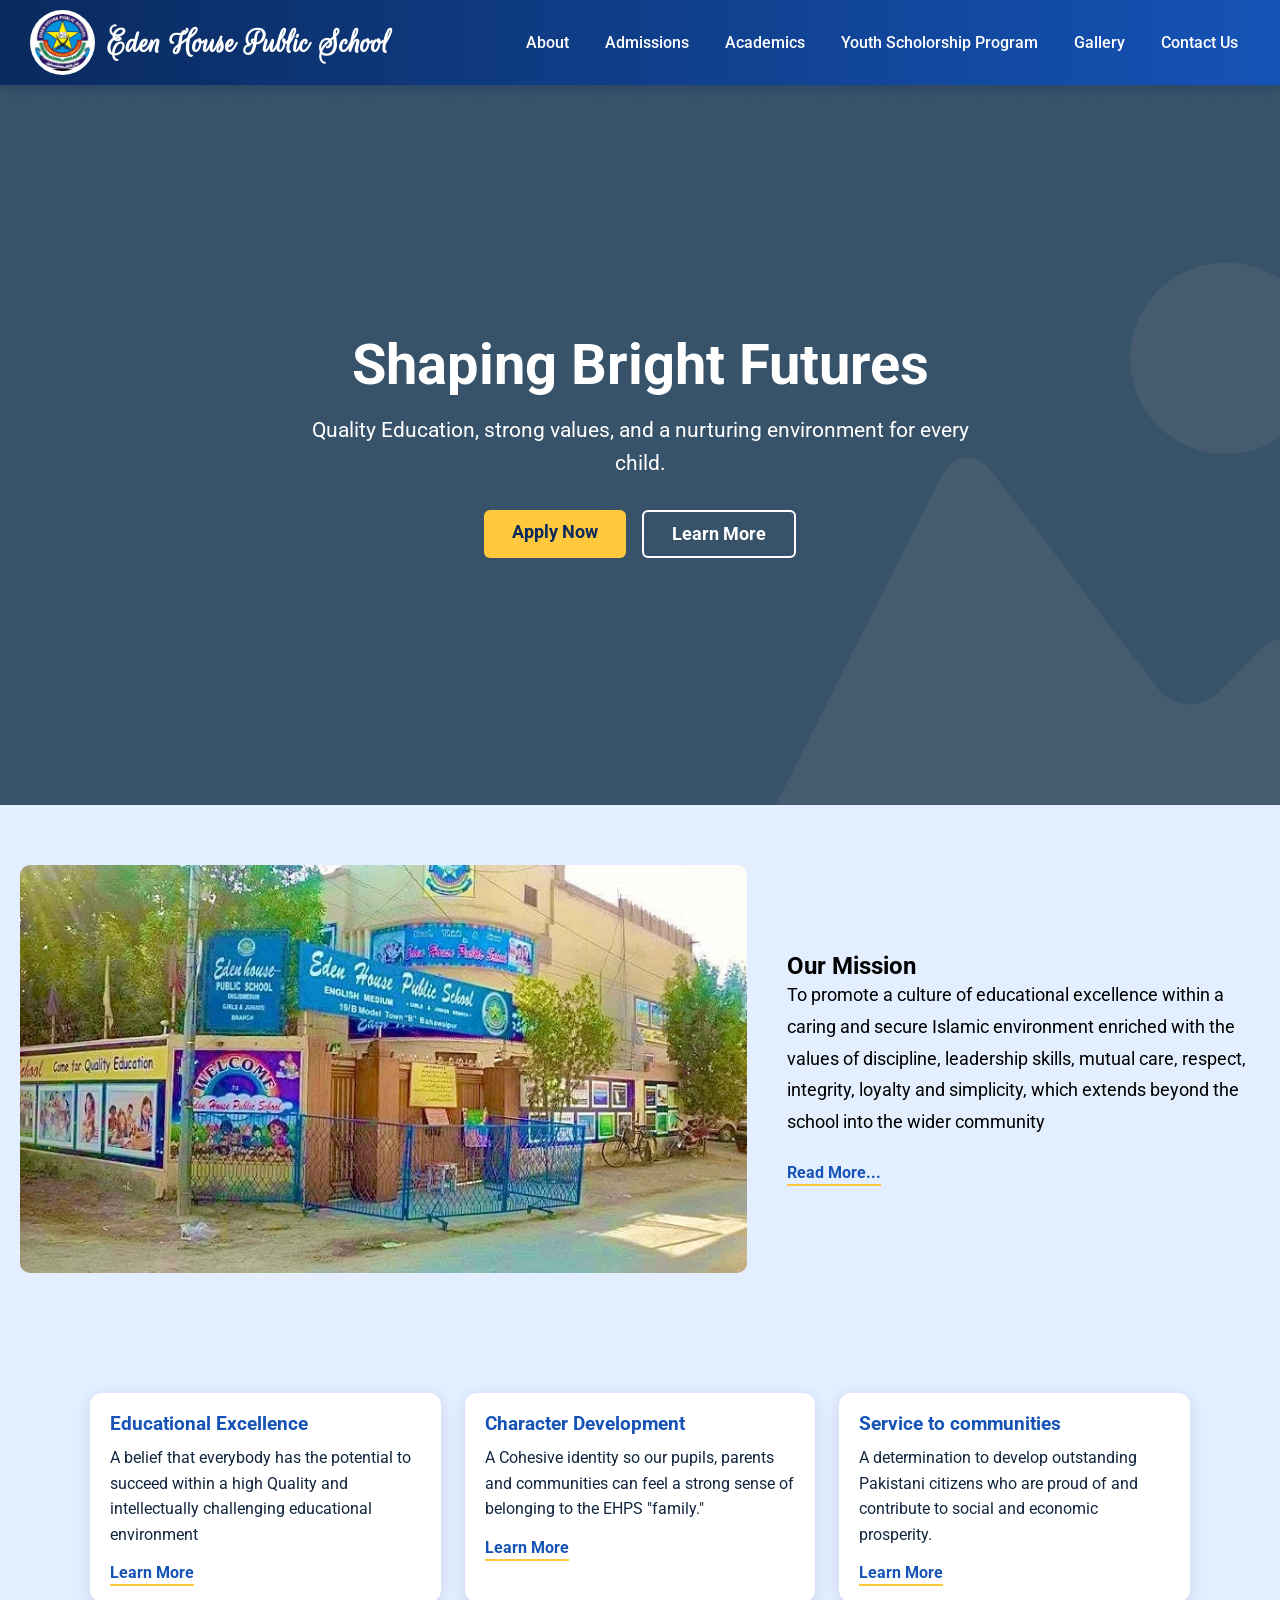
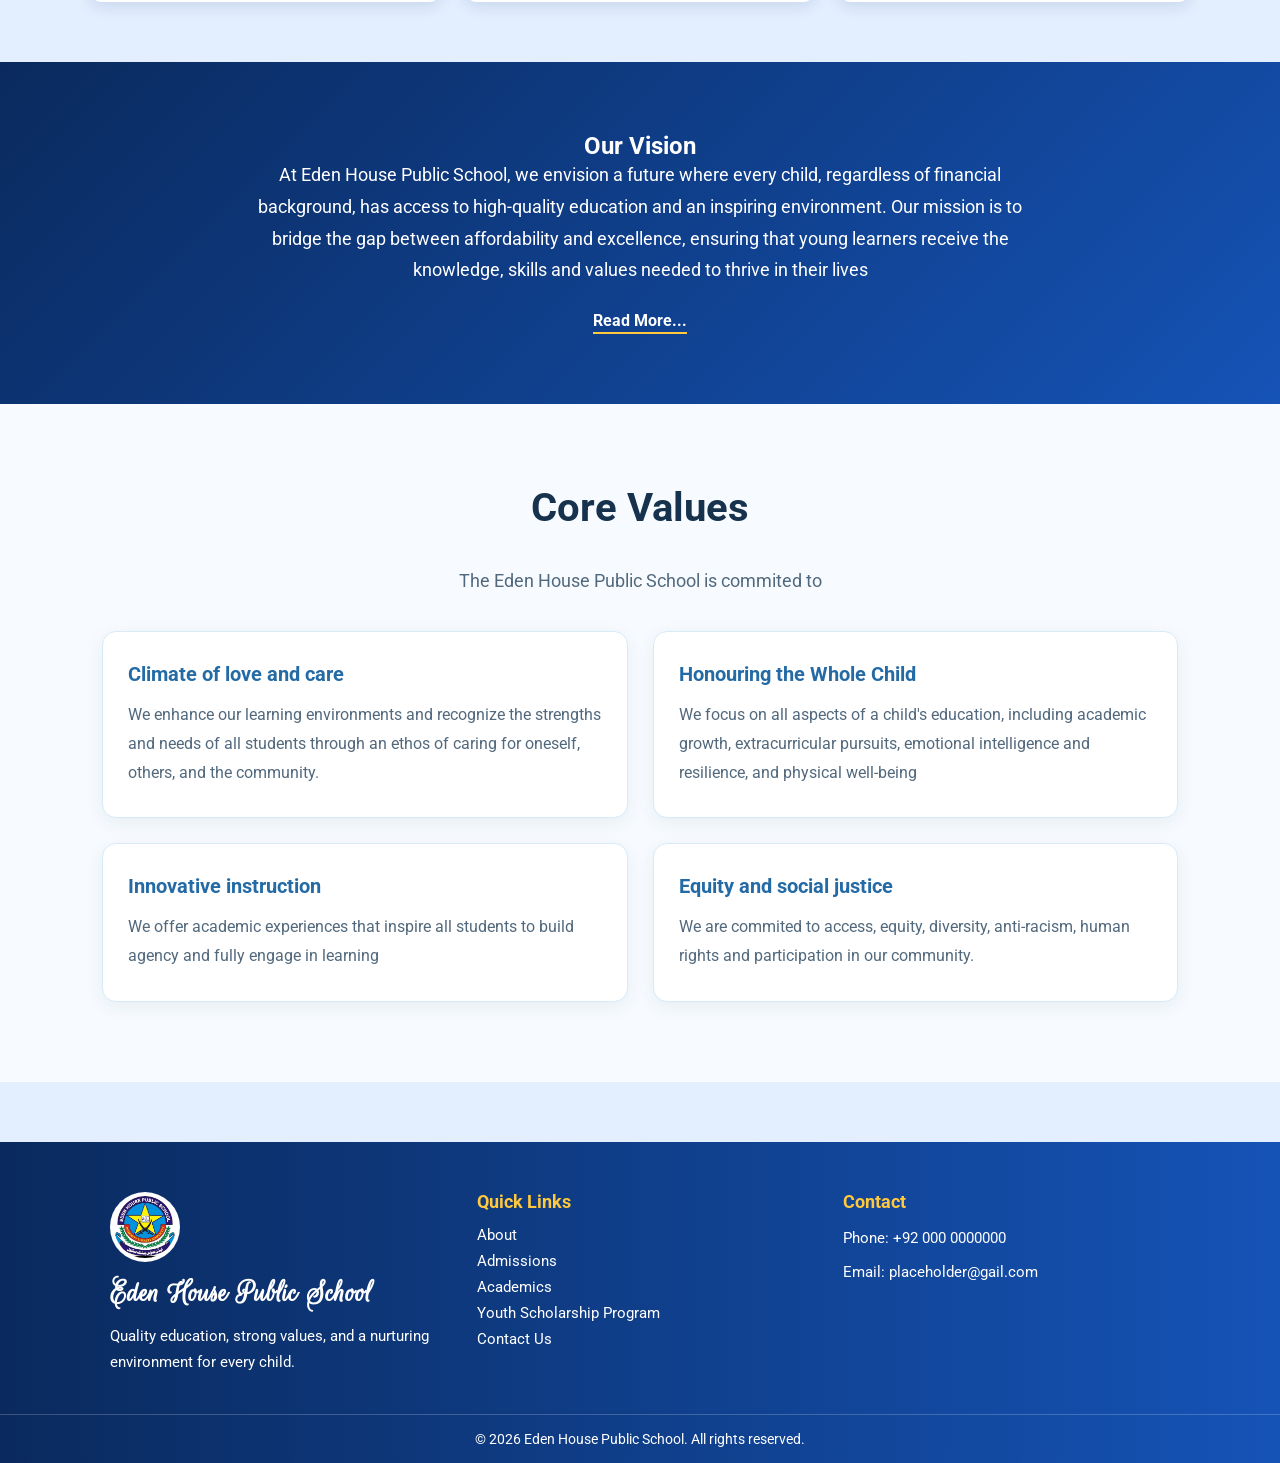
==== index.html @ c357d54f "created a school-web draft" ====
<!DOCTYPE html>
<html>
    <head>
         <meta charset="UTF-8">
         <meta name="viewport" content="width=device-width, initial-scale=1.0">
        <title>Eden House Public School</title>
        <link rel="preconnect" href="https://fonts.googleapis.com">
        <link rel="preconnect" href="https://fonts.gstatic.com" crossorigin>
        <link href="https://fonts.googleapis.com/css2?family=M+PLUS+U:wght@100..900&family=Monsieur+La+Doulaise&family=Roboto:ital,wght@0,100..900;1,100..900&family=Rouge+Script&display=swap" rel="stylesheet">
        <link rel="stylesheet" href="style.css">

    </head>
    <body>
         <header>
                <nav class="navbar">
                    <a href="#home" class="branding">
                        <img src="logo.jpg" alt="school-logo">
                        <h2>Eden House Public School</h2>
                    </a>
                    <div class="nav-links">
                        <a href="#about">About</a>
                        <a href="#admissions">Admissions</a>
                        <a href="#academics">Academics</a>
                        <a href="#scholarship">Youth Scholorship Program</a>
                        <a href="#gallery">Gallery</a>
                        <a href="#contacts">Contact Us</a>
                    </div>
                    
                </nav>
            </header>
        <main>

           <section class="hero-section">
                <div class="hero-content">
                   <h1>Shaping Bright Futures</h1>
                   <p>Quality Education, strong values, and a nurturing environment for every child.</p> 
                   <div class="hero-buttons">
                         <a href="#admissions" class="btn btn-primary">Apply Now</a>
                         <a href="#about" class="btn btn-secondary">Learn More</a>
                   </div>
                </div>
           </section>

           <section class="mission">
                <div class="mission-content">
                    <img src="school.jpg" alt="school-image">
                    <div class="mission-text">
                         <h1>Our Mission</h1>
                         <p>To promote a culture of educational excellence within a caring and secure Islamic environment enriched with the values of discipline, leadership skills, mutual care, respect, integrity, loyalty and simplicity, which extends beyond the school into the wider community</p>
                         <a href="#about">Read More...</a>
                    </div>
                   
                </div>
           </section>
           <section class="academics" id="academics">
            <div class="cards">
                <div class="card">
                    <div class="card-body">
                        <h3>Educational Excellence</h3>
                        <p>A belief that everybody has the potential to succeed within a high Quality and intellectually challenging educational environment</p>
                        <a href="#admissions">Learn More</a>
                    </div>
                </div>


                 <div class="card">
                    <div class="card-body">
                        <h3>Character Development</h3>
                        <p>A Cohesive identity so our pupils, parents and communities can feel a strong sense of belonging to the EHPS "family."</p>
                        <a href="#admissions">Learn More</a>
                    </div>
                </div>

                <div class="card">
                    <div class="card-body">
                        <h3>Service to communities</h3>
                        <p>A determination to develop outstanding Pakistani citizens who are proud of and contribute to social and economic prosperity.</p>
                        <a href="#admissions">Learn More</a>
                    </div>
                </div>

            </div>
           </section>

           <section class="vision-section">
            <div class="vision-content">
                <h1>Our Vision</h1>
                <p>At Eden House Public School, we envision a future where every child, regardless of financial background, has access to high-quality education and an inspiring environment. Our mission is to bridge the gap between affordability and excellence, ensuring that young learners receive the knowledge, skills and values needed to thrive in their lives</p>
                <a href="#about">Read More...</a>
            </div>
           </section>

           <section class="core-values">
            <h1>Core Values</h1>
            <p>The Eden House Public School is commited to</p>
            <div class="core-value">
                <h2>Climate of love and care</h1>
                <p>We enhance our learning environments and recognize the strengths and needs of all students through an ethos of caring for oneself, others, and the community.</p>
            </div>
            <div class="core-value">
                <h2>Honouring the Whole Child</h1>
                <p>We focus on all aspects of a child's education, including academic growth, extracurricular pursuits, emotional intelligence and resilience, and physical well-being</p>
            </div>
            <div class="core-value">
                <h2>Innovative instruction</h1>
                <p>We offer academic experiences that inspire all students to build agency and fully engage in learning</p>
            </div>
            <div class="core-value">
                <h2>Equity and social justice</h1>
                <p>We are commited to access, equity, diversity, anti-racism, human rights and participation in our community.</p>
            </div>
           </section>
        </main>
        <footer class="footer">
        <div class="footer-content">
            <div class="footer-col">
                <img src="logo.jpg" alt="">
                <h3>Eden House Public School</h3>
                <p>Quality education, strong values, and a nurturing environment for every child.</p>
            </div>

            <div class="footer-col">
                <h4>Quick Links</h4>
                <a href="#about">About</a>
                <a href="#admissions">Admissions</a>
                <a href="#academics">Academics</a>
                <a href="#scholarship">Youth Scholarship Program</a>
                <a href="#contacts">Contact Us</a>
            </div>

            <div class="footer-col" id="contacts">
                <h4>Contact</h4>
                <p>Phone: +92 000 0000000</p>
                <p>Email: placeholder@gail.com</p>
            </div>
        </div>

        <div class="footer-bottom">
            <p>&copy; 2026 Eden House Public School. All rights reserved.</p>
        </div>
    </footer>
    </body>
</html>
---- style.css ----
:root {
    --navy: #0A2A5E;
    --royal: #1553B6;
    --bright: #2F80ED;
    --pale: #E3EEFF;
    --gold: #FFC83D;
    --text: #12263F;
}

* {
    margin: 0;
    padding: 0;
    box-sizing: border-box;
}

body {
    background-color: var(--pale);
    color: var(--text);
    font-family: "Roboto", sans-serif;
}

/* ---------- Header / Navbar ---------- */
header {
    background: linear-gradient(90deg, var(--navy), var(--royal));
    position: sticky;
    top: 0;
    z-index: 100;
    box-shadow: 0 2px 10px rgba(10, 42, 94, 0.3);
}

.navbar {
    display: flex;
    align-items: center;
    justify-content: space-between;
    gap: 24px;
    padding: 10px 30px;
}

.branding {
    display: flex;
    align-items: center;
    gap: 12px;
    text-decoration: none;
    color: white;
    flex-shrink: 0;
}

.branding img {
    height: 65px;
    width: 65px;
    object-fit: contain;
    border-radius: 50%;
    background-color: white;
    padding: 4px;
}

.branding h2 {
    font-family: "Rouge Script", cursive;
    font-size: 2.2rem;
}

.nav-links {
    display: flex;
    align-items: center;
    gap: 12px;
}

.nav-links a {
    text-decoration: none;
    color: white;
    font-size: 1rem;
    font-weight: 500;
    white-space: nowrap;
    padding: 8px 12px;
    transition: 0.2s ease;
}

.nav-links a:hover {
    color: var(--gold);
    transform: translateX(4px);
}

/* ---------- Hero ---------- */
.hero-section {
    min-height: 80vh;
    display: flex;
    align-items: center;
    justify-content: center;
    text-align: center;
    padding: 40px 20px;
    background-image: linear-gradient(rgba(0, 0, 0, 0.5), rgba(0, 0, 0, 0.5)),
                      url("placeholder.png");
    background-size: cover;
    background-position: center;
}

.hero-content {
    max-width: 700px;
    color: white;
}

.hero-content h1 {
    font-size: 3.5rem;
    margin-bottom: 16px;
}

.hero-content p {
    font-size: 1.3rem;
    line-height: 1.6;
    margin-bottom: 30px;
}

.hero-buttons {
    display: flex;
    justify-content: center;
    gap: 16px;
    flex-wrap: wrap;
}

/* ---------- Buttons ---------- */
.btn {
    padding: 12px 28px;
    border-radius: 6px;
    text-decoration: none;
    font-weight: bold;
    font-size: 1.1rem;
    transition: 0.2s ease;
}

.btn-primary {
    background-color: var(--gold);
    color: var(--navy);
}

.btn-primary:hover {
    background-color: white;
}

.btn-secondary {
    border: 2px solid white;
    color: white;
}

.btn-secondary:hover {
    background-color: white;
    color: var(--royal);
}

/* ---------- Mobile ---------- */
@media (max-width: 600px) {
    .hero-content h1 {
        font-size: 2.2rem;
    }
}

/* ---------- Mission ---------- */
.mission {
    padding: 60px 20px;
}

.mission-content {
    max-width: 1300px;
    margin: 0 auto;
    display: flex;
    flex-wrap: wrap;        /* stacks on small screens automatically */
    align-items: center;    /* vertically centers text next to the image */
    gap: 40px;
    color: black;
}

.mission-content img {
    flex: 2 1 420px;        /* grow, shrink, and wrap below 320px */
    min-width: 0;
    width: 100%;
    height: auto;           /* shows the whole image, no cropping */
    border-radius: 10px;
}

.mission-text {
    flex: 1 1 320px;
}

.mission-text h2 {
    color: black;
    font-size: 2.4rem;
    margin-bottom: 16px;
}

.mission-text p {
    font-size: 1.1rem;
    line-height: 1.8;
    margin-bottom: 24px;
    color: black;
}

.mission-text a {
    display: inline-block;
    color: var(--royal);
    font-weight: bold;
    text-decoration: none;
    border-bottom: 2px solid var(--gold);
    padding-bottom: 2px;
    transition: 0.2s ease;
}

.mission-text a:hover {
    color: var(--navy);
    border-bottom-color: var(--navy);
}
/* ---------- Footer ---------- */
.footer {
    background: linear-gradient(90deg, var(--navy), var(--royal));
    color: white;
    margin-top: 60px;
}

.footer-content {
    max-width: 1100px;
    margin: 0 auto;
    padding: 50px 20px 30px;
    display: flex;
    flex-wrap: wrap;          /* stacks on small screens, no media query needed */
    gap: 40px;
    justify-content: space-between;
}

.footer-col {
    flex: 1 1 220px;
}

.footer-col h3 {
    font-family: "Rouge Script", cursive;
    font-size: 2rem;
    margin-bottom: 12px;
}

.footer-col h4 {
    font-size: 1.1rem;
    margin-bottom: 14px;
    color: var(--gold);
}

.footer-col p {
    line-height: 1.7;
    margin-bottom: 8px;
    font-size: 0.95rem;
}

.footer-col a {
    display: block;
    color: white;
    text-decoration: none;
    margin-bottom: 8px;
    font-size: 0.95rem;
    transition: 0.2s ease;
}

.footer-col a:hover {
    color: var(--gold);
    padding-left: 4px;
}

.footer-bottom {
    border-top: 1px solid rgba(255, 255, 255, 0.2);
    text-align: center;
    padding: 16px 20px;
    font-size: 0.85rem;
}

.footer-col img {
    display: block;
    height: 70px;
    width: 70px;
    object-fit: contain;
    margin-bottom: 12px;
    background-color: white;
    border-radius: 50%;
    padding: 4px;
}

/* ---------- Academics / Cards ---------- */
.academics {
    padding: 60px 20px;
}

.section-title {
    text-align: center;
    color: var(--royal);
    font-size: 2.4rem;
    margin-bottom: 10px;
}

.section-subtitle {
    text-align: center;
    max-width: 600px;
    margin: 0 auto 40px;
    line-height: 1.6;
}

.cards {
    max-width: 1100px;
    margin: 0 auto;
    display: grid;
    grid-template-columns: repeat(auto-fit, minmax(280px, 1fr));
    gap: 24px;
}

.card {
    background-color: white;
    border-radius: 12px;
    overflow: hidden;            /* clips the image to the rounded corners */
    box-shadow: 0 4px 16px rgba(10, 42, 94, 0.12);
    transition: 0.25s ease;
}

.card:hover {
    transform: translateY(-6px);
    box-shadow: 0 10px 24px rgba(10, 42, 94, 0.2);
}

.card img {
    width: 100%;
    height: 200px;
    object-fit: cover;           /* all card images end up the same size */
    display: block;
}

.card-body {
    padding: 20px;
}

.card-body h3 {
    color: var(--royal);
    margin-bottom: 10px;
}

.card-body p {
    line-height: 1.6;
    margin-bottom: 16px;
}

.card-body a {
    color: var(--royal);
    font-weight: bold;
    text-decoration: none;
    border-bottom: 2px solid var(--gold);
    padding-bottom: 2px;
    transition: 0.2s ease;
}

.card-body a:hover {
    color: var(--navy);
    border-bottom-color: var(--navy);
}

/* ---------- Vision ---------- */
.vision-section {
    background: linear-gradient(135deg, var(--navy), var(--royal));
    padding: 70px 20px;
}

.vision-content {
    max-width: 800px;
    margin: 0 auto;
    text-align: center;
    color: white;
}

.vision-content h2 {
    font-size: 2.4rem;
    margin-bottom: 16px;
    color: var(--gold);
}

.vision-content p {
    font-size: 1.1rem;
    line-height: 1.8;
    margin-bottom: 24px;
}

.vision-content a {
    display: inline-block;
    color: white;
    font-weight: bold;
    text-decoration: none;
    border-bottom: 2px solid var(--gold);
    padding-bottom: 2px;
    transition: 0.2s ease;
}

.vision-content a:hover {
    color: var(--gold);
}

/* ---------- Core Values Section ---------- */

.core-values {
    padding: 80px 8%;
    background-color: #F7FBFF;
    font-family: "Roboto", sans-serif;
    text-align: center;
}

/* Main heading */
.core-values > h1 {
    font-family: "Roboto", sans-serif;
    font-size: 2.5rem;
    color: #17324D;
    margin-bottom: 15px;
}

/* Intro paragraph */
.core-values > p {
    font-size: 1.1rem;
    color: #52697D;
    margin-bottom: 45px;
}

/* Individual value cards */
.core-value {
    background-color: #FFFFFF;
    padding: 30px 25px;
    border: 1px solid #D8EAF8;
    border-radius: 14px;
    box-shadow: 0 5px 18px rgba(23, 50, 77, 0.07);
    text-align: left;
    transition: transform 0.25s ease, box-shadow 0.25s ease;
}

/* Value headings */
.core-value h2 {
    font-family: "Roboto", sans-serif;
    font-size: 1.25rem;
    color: #246BA6;
    margin-bottom: 15px;
}

/* Value descriptions */
.core-value p {
    font-size: 1rem;
    line-height: 1.8;
    color: #52697D;
}

/* Hover effect */
.core-value:hover {
    transform: translateY(-5px);
    box-shadow: 0 10px 25px rgba(23, 50, 77, 0.12);
    border-color: #91C8EF;
}

/* Desktop layout */
@media (min-width: 768px) {
    .core-values {
        display: grid;
        grid-template-columns: repeat(2, minmax(0, 1fr));
        gap: 25px;
    }

    .core-values > h1,
    .core-values > p {
        grid-column: 1 / -1;
    }

    .core-values > p {
        margin-bottom: 15px;
    }
}

/* Mobile layout */
@media (max-width: 767px) {
    .core-values {
        padding: 55px 6%;
        gap: 20px;
    }

    .core-values > h1 {
        font-size: 2rem;
    }

    .core-values > p {
        font-size: 1rem;
        margin-bottom: 15px;
    }

    .core-value {
        padding: 25px 20px;
    }

    .core-value h1 {
        font-size: 1.15rem;
    }
}
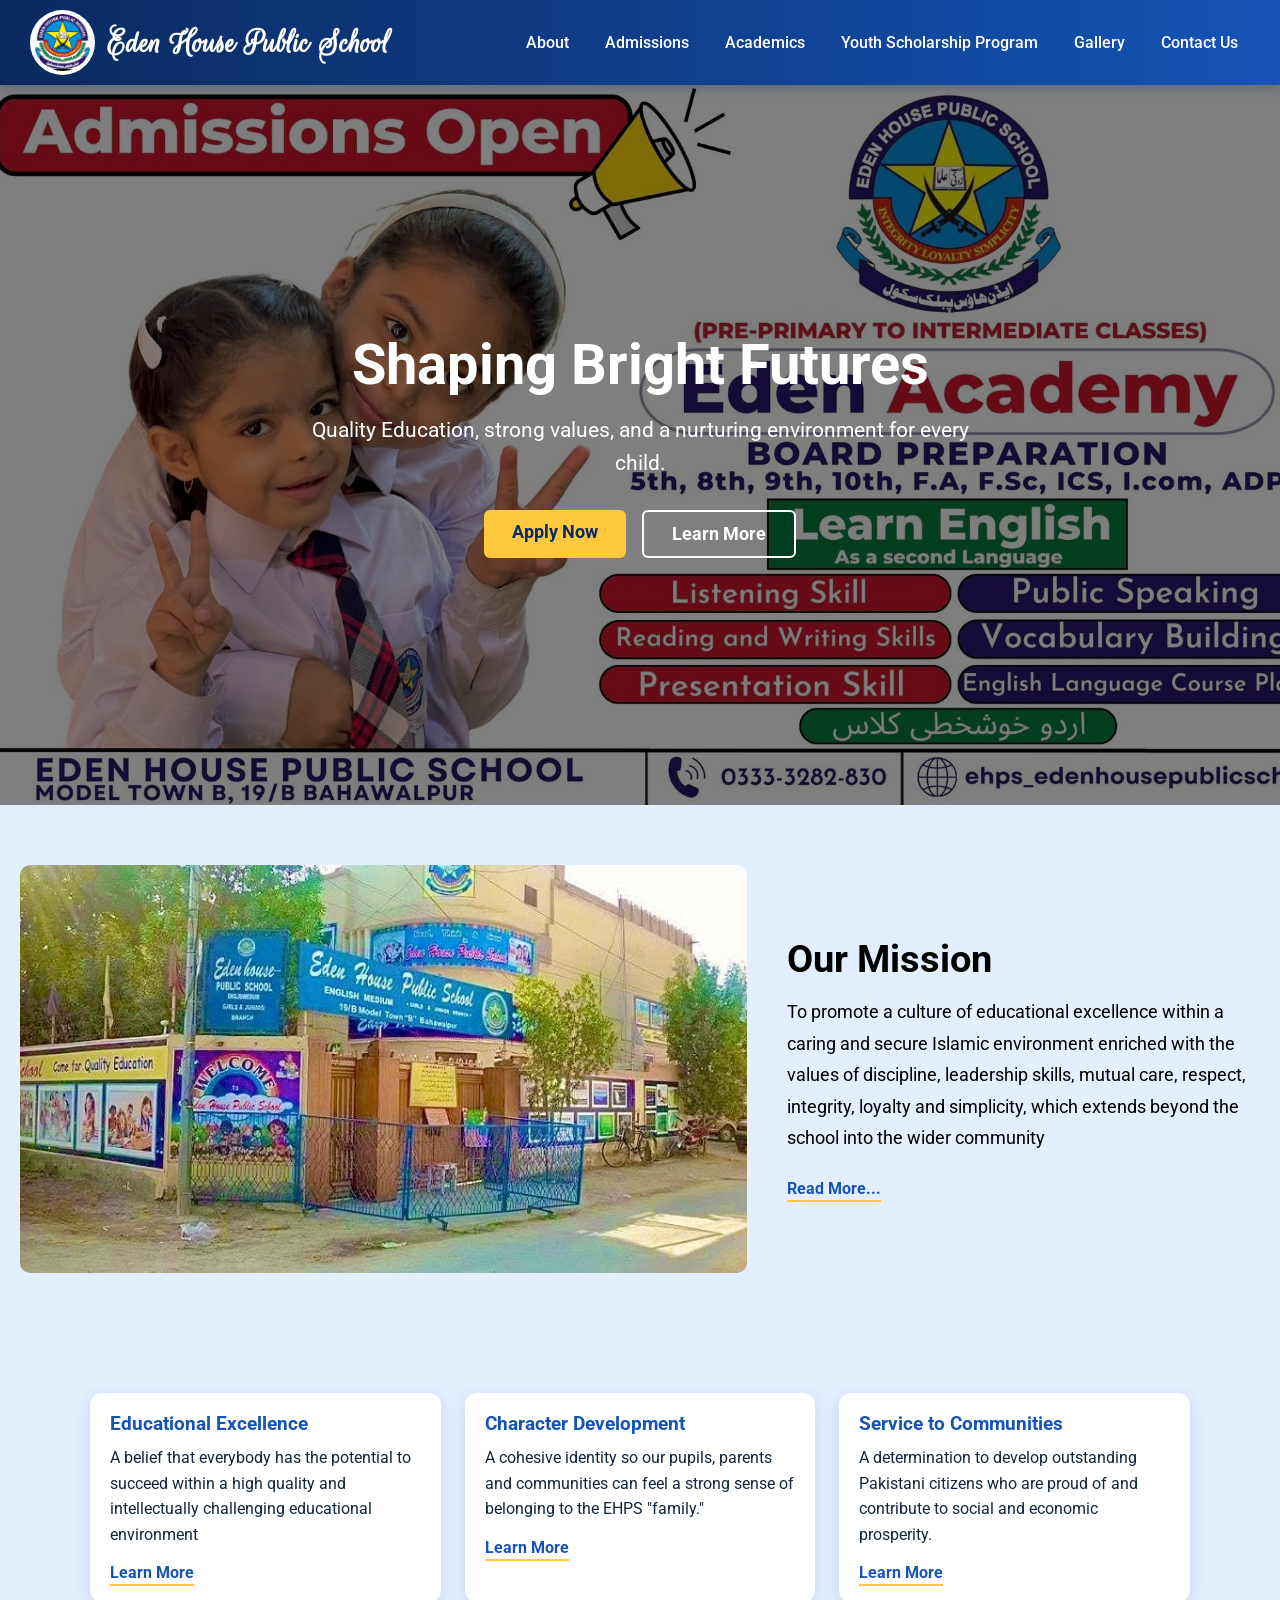
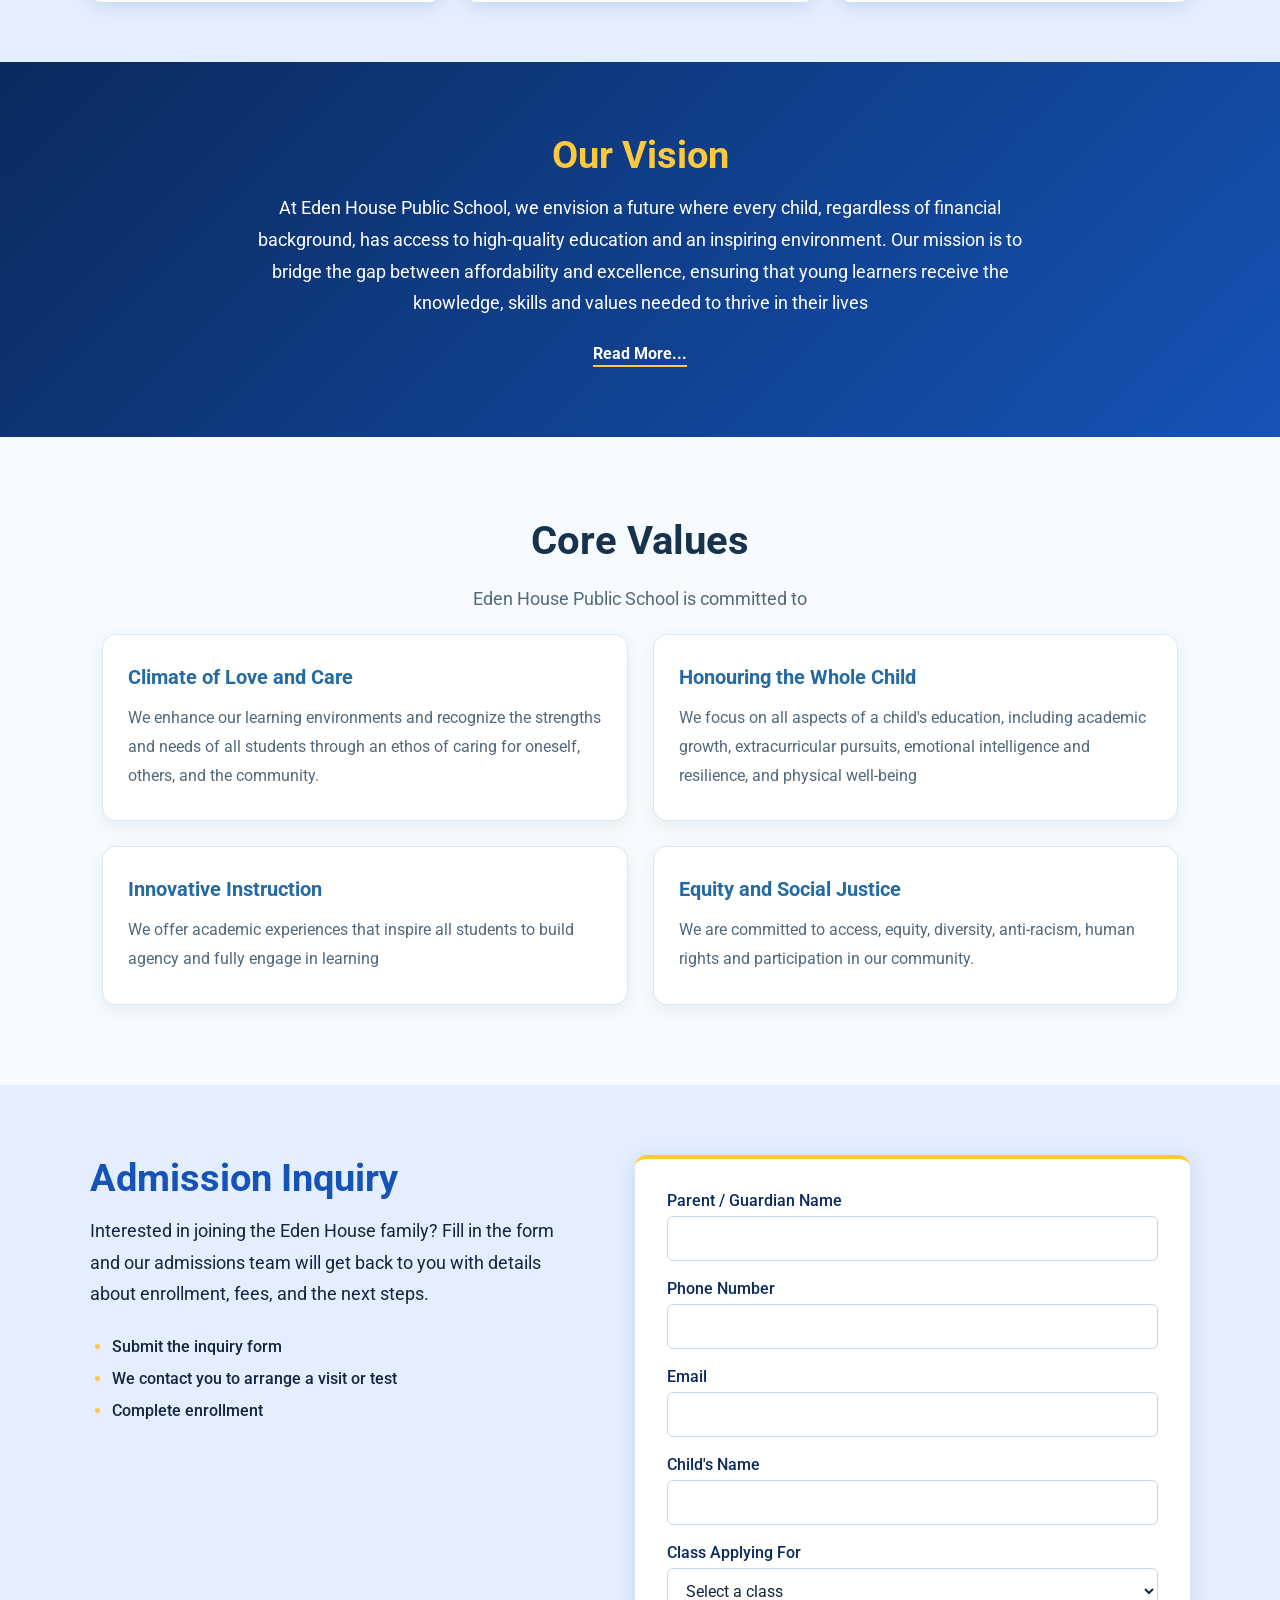
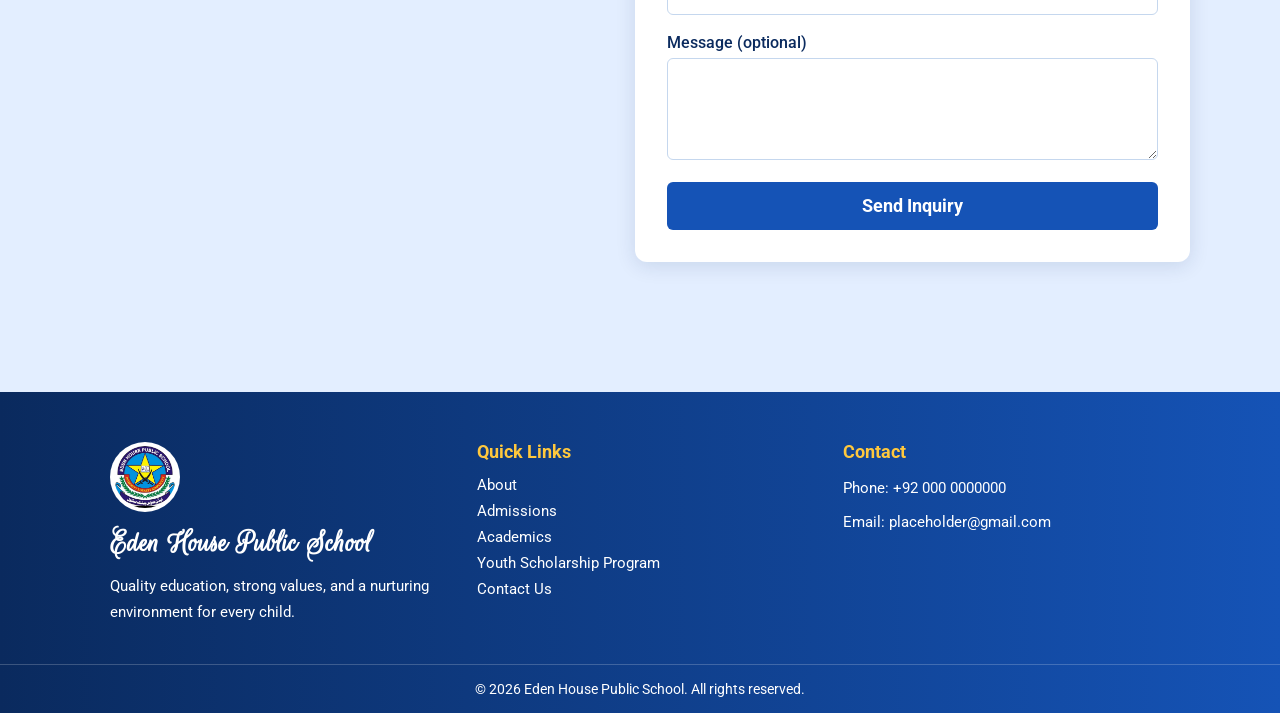
==== commit 283d7694: "patching up a few things" ====
--- a/index.html
+++ b/index.html
@@ -1,127 +1,189 @@
 <!DOCTYPE html>
-<html>
-    <head>
-         <meta charset="UTF-8">
-         <meta name="viewport" content="width=device-width, initial-scale=1.0">
-        <title>Eden House Public School</title>
-        <link rel="preconnect" href="https://fonts.googleapis.com">
-        <link rel="preconnect" href="https://fonts.gstatic.com" crossorigin>
-        <link href="https://fonts.googleapis.com/css2?family=M+PLUS+U:wght@100..900&family=Monsieur+La+Doulaise&family=Roboto:ital,wght@0,100..900;1,100..900&family=Rouge+Script&display=swap" rel="stylesheet">
-        <link rel="stylesheet" href="style.css">
-
-    </head>
-    <body>
-         <header>
-                <nav class="navbar">
-                    <a href="#home" class="branding">
-                        <img src="logo.jpg" alt="school-logo">
-                        <h2>Eden House Public School</h2>
-                    </a>
-                    <div class="nav-links">
-                        <a href="#about">About</a>
-                        <a href="#admissions">Admissions</a>
-                        <a href="#academics">Academics</a>
-                        <a href="#scholarship">Youth Scholorship Program</a>
-                        <a href="#gallery">Gallery</a>
-                        <a href="#contacts">Contact Us</a>
-                    </div>
-                    
-                </nav>
-            </header>
-        <main>
-
-           <section class="hero-section">
-                <div class="hero-content">
-                   <h1>Shaping Bright Futures</h1>
-                   <p>Quality Education, strong values, and a nurturing environment for every child.</p> 
-                   <div class="hero-buttons">
-                         <a href="#admissions" class="btn btn-primary">Apply Now</a>
-                         <a href="#about" class="btn btn-secondary">Learn More</a>
-                   </div>
-                </div>
-           </section>
-
-           <section class="mission">
-                <div class="mission-content">
-                    <img src="school.jpg" alt="school-image">
-                    <div class="mission-text">
-                         <h1>Our Mission</h1>
-                         <p>To promote a culture of educational excellence within a caring and secure Islamic environment enriched with the values of discipline, leadership skills, mutual care, respect, integrity, loyalty and simplicity, which extends beyond the school into the wider community</p>
-                         <a href="#about">Read More...</a>
-                    </div>
-                   
-                </div>
-           </section>
-           <section class="academics" id="academics">
+<html lang="en">
+<head>
+    <meta charset="UTF-8">
+    <meta name="viewport" content="width=device-width, initial-scale=1.0">
+    <title>Eden House Public School</title>
+    <link rel="preconnect" href="https://fonts.googleapis.com">
+    <link rel="preconnect" href="https://fonts.gstatic.com" crossorigin>
+    <link href="https://fonts.googleapis.com/css2?family=Roboto:ital,wght@0,100..900;1,100..900&family=Rouge+Script&display=swap" rel="stylesheet">
+    <link rel="stylesheet" href="style.css">
+</head>
+<body>
+    <header>
+        <nav class="navbar">
+            <a href="index.html" class="branding">
+                <img src="logo.jpg" alt="Eden House Public School logo">
+                <h2>Eden House Public School</h2>
+            </a>
+            <button class="menu-toggle" aria-label="Toggle menu" aria-expanded="false">&#9776;</button>
+            <div class="nav-links">
+                <a href="about.html">About</a>
+                <a href="#admissions">Admissions</a>
+                <a href="#academics">Academics</a>
+                <a href="#scholarship">Youth Scholarship Program</a>
+                <a href="#gallery">Gallery</a>
+                <a href="#contacts">Contact Us</a>
+            </div>
+        </nav>
+    </header>
+
+    <main>
+
+        <!-- Hero -->
+        <section class="hero-section" id="home">
+            <div class="hero-content">
+                <h1>Shaping Bright Futures</h1>
+                <p>Quality Education, strong values, and a nurturing environment for every child.</p>
+                <div class="hero-buttons">
+                    <a href="#admissions" class="btn btn-primary">Apply Now</a>
+                    <a href="about.html" class="btn btn-secondary">Learn More</a>
+                </div>
+            </div>
+        </section>
+
+        <!-- Mission -->
+        <section class="mission">
+            <div class="mission-content">
+                <img src="school.jpg" alt="Eden House Public School building">
+                <div class="mission-text">
+                    <h2>Our Mission</h2>
+                    <p>To promote a culture of educational excellence within a caring and secure Islamic environment enriched with the values of discipline, leadership skills, mutual care, respect, integrity, loyalty and simplicity, which extends beyond the school into the wider community</p>
+                    <a href="about.html#mission">Read More...</a>
+                </div>
+            </div>
+        </section>
+
+        <!-- Key elements of the mission (cards) -->
+        <section class="academics" id="academics">
             <div class="cards">
                 <div class="card">
                     <div class="card-body">
                         <h3>Educational Excellence</h3>
-                        <p>A belief that everybody has the potential to succeed within a high Quality and intellectually challenging educational environment</p>
-                        <a href="#admissions">Learn More</a>
+                        <p>A belief that everybody has the potential to succeed within a high quality and intellectually challenging educational environment</p>
+                        <a href="about.html">Learn More</a>
                     </div>
                 </div>
 
-
-                 <div class="card">
+                <div class="card">
                     <div class="card-body">
                         <h3>Character Development</h3>
-                        <p>A Cohesive identity so our pupils, parents and communities can feel a strong sense of belonging to the EHPS "family."</p>
-                        <a href="#admissions">Learn More</a>
+                        <p>A cohesive identity so our pupils, parents and communities can feel a strong sense of belonging to the EHPS "family."</p>
+                        <a href="about.html">Learn More</a>
                     </div>
                 </div>
 
                 <div class="card">
                     <div class="card-body">
-                        <h3>Service to communities</h3>
+                        <h3>Service to Communities</h3>
                         <p>A determination to develop outstanding Pakistani citizens who are proud of and contribute to social and economic prosperity.</p>
-                        <a href="#admissions">Learn More</a>
+                        <a href="about.html">Learn More</a>
                     </div>
                 </div>
-
-            </div>
-           </section>
-
-           <section class="vision-section">
+            </div>
+        </section>
+
+        <!-- Vision -->
+        <section class="vision-section">
             <div class="vision-content">
-                <h1>Our Vision</h1>
+                <h2>Our Vision</h2>
                 <p>At Eden House Public School, we envision a future where every child, regardless of financial background, has access to high-quality education and an inspiring environment. Our mission is to bridge the gap between affordability and excellence, ensuring that young learners receive the knowledge, skills and values needed to thrive in their lives</p>
-                <a href="#about">Read More...</a>
-            </div>
-           </section>
-
-           <section class="core-values">
-            <h1>Core Values</h1>
-            <p>The Eden House Public School is commited to</p>
-            <div class="core-value">
-                <h2>Climate of love and care</h1>
+                <a href="about.html#vision">Read More...</a>
+            </div>
+        </section>
+
+        <!-- Core values -->
+        <section class="core-values">
+            <h2>Core Values</h2>
+            <p>Eden House Public School is committed to</p>
+            <div class="core-value">
+                <h3>Climate of Love and Care</h3>
                 <p>We enhance our learning environments and recognize the strengths and needs of all students through an ethos of caring for oneself, others, and the community.</p>
             </div>
             <div class="core-value">
-                <h2>Honouring the Whole Child</h1>
+                <h3>Honouring the Whole Child</h3>
                 <p>We focus on all aspects of a child's education, including academic growth, extracurricular pursuits, emotional intelligence and resilience, and physical well-being</p>
             </div>
             <div class="core-value">
-                <h2>Innovative instruction</h1>
+                <h3>Innovative Instruction</h3>
                 <p>We offer academic experiences that inspire all students to build agency and fully engage in learning</p>
             </div>
             <div class="core-value">
-                <h2>Equity and social justice</h1>
-                <p>We are commited to access, equity, diversity, anti-racism, human rights and participation in our community.</p>
-            </div>
-           </section>
-        </main>
-        <footer class="footer">
+                <h3>Equity and Social Justice</h3>
+                <p>We are committed to access, equity, diversity, anti-racism, human rights and participation in our community.</p>
+            </div>
+        </section>
+        <section class="admissions" id="admissions">
+    <div class="admissions-content">
+
+        <div class="admissions-info">
+            <h2>Admission Inquiry</h2>
+            <p>Interested in joining the Eden House family? Fill in the form and our admissions team will get back to you with details about enrollment, fees, and the next steps.</p>
+            <ul>
+                <li>Submit the inquiry form</li>
+                <li>We contact you to arrange a visit or test</li>
+                <li>Complete enrollment</li>
+            </ul>
+        </div>
+
+        <form class="inquiry-form" action="#" method="post">
+            <div class="form-row">
+                <label for="parent-name">Parent / Guardian Name</label>
+                <input type="text" id="parent-name" name="parent-name" required>
+            </div>
+
+            <div class="form-row">
+                <label for="phone">Phone Number</label>
+                <input type="tel" id="phone" name="phone" required>
+            </div>
+
+            <div class="form-row">
+                <label for="email">Email</label>
+                <input type="email" id="email" name="email">
+            </div>
+
+            <div class="form-row">
+                <label for="child-name">Child's Name</label>
+                <input type="text" id="child-name" name="child-name" required>
+            </div>
+
+            <div class="form-row">
+                <label for="class-level">Class Applying For</label>
+                <select id="class-level" name="class-level" required>
+                    <option value="">Select a class</option>
+                    <option>Playgroup</option>
+                    <option>Nursery</option>
+                    <option>Prep</option>
+                    <option>Class 1 - 5</option>
+                    <option>Class 6 - 8</option>
+                    <option>Class 9 - 10</option>
+                </select>
+            </div>
+
+            <div class="form-row">
+                <label for="message">Message (optional)</label>
+                <textarea id="message" name="message" rows="4"></textarea>
+            </div>
+
+            <button type="submit" class="inquiry-btn">Send Inquiry</button>
+        </form>
+
+    </div>
+</section>
+
+    </main>
+
+    <footer class="footer">
         <div class="footer-content">
             <div class="footer-col">
-                <img src="logo.jpg" alt="">
+                <img src="logo.jpg" alt="Eden House Public School logo">
                 <h3>Eden House Public School</h3>
                 <p>Quality education, strong values, and a nurturing environment for every child.</p>
             </div>
 
             <div class="footer-col">
                 <h4>Quick Links</h4>
-                <a href="#about">About</a>
+                <a href="about.html">About</a>
                 <a href="#admissions">Admissions</a>
                 <a href="#academics">Academics</a>
                 <a href="#scholarship">Youth Scholarship Program</a>
@@ -131,7 +193,7 @@
             <div class="footer-col" id="contacts">
                 <h4>Contact</h4>
                 <p>Phone: +92 000 0000000</p>
-                <p>Email: placeholder@gail.com</p>
+                <p>Email: placeholder@gmail.com</p>
             </div>
         </div>
 
@@ -139,5 +201,20 @@
             <p>&copy; 2026 Eden House Public School. All rights reserved.</p>
         </div>
     </footer>
-    </body>
-</html>+
+    <script>
+        const toggle = document.querySelector(".menu-toggle");
+        const links = document.querySelector(".nav-links");
+
+        toggle.addEventListener("click", () => {
+            const isOpen = links.classList.toggle("open");
+            toggle.setAttribute("aria-expanded", isOpen);
+        });
+
+        // close the menu after tapping a link
+        links.querySelectorAll("a").forEach(link => {
+            link.addEventListener("click", () => links.classList.remove("open"));
+        });
+    </script>
+</body>
+</html>
--- a/style.css
+++ b/style.css
@@ -1,3 +1,7 @@
+/* =========================================================
+   Eden House Public School - style.css
+   ========================================================= */
+
 :root {
     --navy: #0A2A5E;
     --royal: #1553B6;
@@ -13,6 +17,11 @@
     box-sizing: border-box;
 }
 
+html {
+    scroll-behavior: smooth;
+    scroll-padding-top: 90px;      /* sticky header won't cover the section you jump to */
+}
+
 body {
     background-color: var(--pale);
     color: var(--text);
@@ -80,31 +89,53 @@
     transform: translateX(4px);
 }
 
-/* ---------- Hero ---------- */
-.hero-section {
+/* Hamburger button: hidden on desktop */
+.menu-toggle {
+    display: none;
+    background: none;
+    border: none;
+    color: white;
+    font-size: 2rem;
+    cursor: pointer;
+}
+
+/* ---------- Hero (home + about share the same layout) ---------- */
+.hero-section,
+.about-hero-section {
     min-height: 80vh;
     display: flex;
     align-items: center;
     justify-content: center;
     text-align: center;
     padding: 40px 20px;
-    background-image: linear-gradient(rgba(0, 0, 0, 0.5), rgba(0, 0, 0, 0.5)),
-                      url("placeholder.png");
     background-size: cover;
     background-position: center;
 }
 
-.hero-content {
+.hero-section {
+    background-image: linear-gradient(rgba(0, 0, 0, 0.5), rgba(0, 0, 0, 0.5)),
+                      url("hero-image.jpg");
+}
+
+.about-hero-section {
+    background-image: linear-gradient(rgba(0, 0, 0, 0.5), rgba(0, 0, 0, 0.5)),
+                      url("school.jpg");
+}
+
+.hero-content,
+.about-hero-content {
     max-width: 700px;
     color: white;
 }
 
-.hero-content h1 {
+.hero-content h1,
+.about-hero-content h1 {
     font-size: 3.5rem;
     margin-bottom: 16px;
 }
 
-.hero-content p {
+.hero-content p,
+.about-hero-content p {
     font-size: 1.3rem;
     line-height: 1.6;
     margin-bottom: 30px;
@@ -146,13 +177,6 @@
     color: var(--royal);
 }
 
-/* ---------- Mobile ---------- */
-@media (max-width: 600px) {
-    .hero-content h1 {
-        font-size: 2.2rem;
-    }
-}
-
 /* ---------- Mission ---------- */
 .mission {
     padding: 60px 20px;
@@ -169,7 +193,7 @@
 }
 
 .mission-content img {
-    flex: 2 1 420px;        /* grow, shrink, and wrap below 320px */
+    flex: 2 1 420px;        /* image takes about 2/3 of the row, wraps below 420px */
     min-width: 0;
     width: 100%;
     height: auto;           /* shows the whole image, no cropping */
@@ -207,6 +231,244 @@
     color: var(--navy);
     border-bottom-color: var(--navy);
 }
+
+/* ---------- Cards (key elements / academics) ---------- */
+.academics {
+    padding: 60px 20px;
+}
+
+.section-title {
+    text-align: center;
+    color: var(--royal);
+    font-size: 2.4rem;
+    margin-bottom: 10px;
+}
+
+.section-subtitle {
+    text-align: center;
+    max-width: 600px;
+    margin: 0 auto 40px;
+    line-height: 1.6;
+}
+
+.cards {
+    max-width: 1100px;
+    margin: 0 auto;
+    display: grid;
+    grid-template-columns: repeat(auto-fit, minmax(280px, 1fr));
+    gap: 24px;
+}
+
+.card {
+    background-color: white;
+    border-radius: 12px;
+    overflow: hidden;            /* clips the image to the rounded corners */
+    box-shadow: 0 4px 16px rgba(10, 42, 94, 0.12);
+    transition: 0.25s ease;
+}
+
+.card:hover {
+    transform: translateY(-6px);
+    box-shadow: 0 10px 24px rgba(10, 42, 94, 0.2);
+}
+
+.card img {
+    width: 100%;
+    height: 200px;
+    object-fit: cover;           /* all card images end up the same size */
+    display: block;
+}
+
+.card-body {
+    padding: 20px;
+}
+
+.card-body h3 {
+    color: var(--royal);
+    margin-bottom: 10px;
+}
+
+.card-body p {
+    line-height: 1.6;
+    margin-bottom: 16px;
+}
+
+.card-body a {
+    color: var(--royal);
+    font-weight: bold;
+    text-decoration: none;
+    border-bottom: 2px solid var(--gold);
+    padding-bottom: 2px;
+    transition: 0.2s ease;
+}
+
+.card-body a:hover {
+    color: var(--navy);
+    border-bottom-color: var(--navy);
+}
+
+/* ---------- Vision ---------- */
+.vision-section {
+    background: linear-gradient(135deg, var(--navy), var(--royal));
+    padding: 70px 20px;
+}
+
+.vision-content {
+    max-width: 800px;
+    margin: 0 auto;
+    text-align: center;
+    color: white;
+}
+
+.vision-content h2 {
+    font-size: 2.4rem;
+    margin-bottom: 16px;
+    color: var(--gold);
+}
+
+.vision-content p {
+    font-size: 1.1rem;
+    line-height: 1.8;
+    margin-bottom: 24px;
+}
+
+.vision-content a {
+    display: inline-block;
+    color: white;
+    font-weight: bold;
+    text-decoration: none;
+    border-bottom: 2px solid var(--gold);
+    padding-bottom: 2px;
+    transition: 0.2s ease;
+}
+
+.vision-content a:hover {
+    color: var(--gold);
+}
+
+/* ---------- Core Values (home page) ---------- */
+.core-values {
+    padding: 55px 6%;
+    background-color: #F7FBFF;
+    text-align: center;
+    display: grid;
+    grid-template-columns: 1fr;          /* one column on mobile */
+    gap: 20px;
+}
+
+/* Heading and intro paragraph */
+.core-values > h2 {
+    font-size: 2rem;
+    color: #17324D;
+}
+
+.core-values > p {
+    font-size: 1rem;
+    color: #52697D;
+}
+
+/* Individual value cards */
+.core-value {
+    background-color: #FFFFFF;
+    padding: 25px 20px;
+    border: 1px solid #D8EAF8;
+    border-radius: 14px;
+    box-shadow: 0 5px 18px rgba(23, 50, 77, 0.07);
+    text-align: left;
+    transition: transform 0.25s ease, box-shadow 0.25s ease;
+}
+
+.core-value h3 {
+    font-size: 1.25rem;
+    color: #246BA6;
+    margin-bottom: 15px;
+}
+
+.core-value p {
+    font-size: 1rem;
+    line-height: 1.8;
+    color: #52697D;
+}
+
+.core-value:hover {
+    transform: translateY(-5px);
+    box-shadow: 0 10px 25px rgba(23, 50, 77, 0.12);
+    border-color: #91C8EF;
+}
+
+/* ---------- About page ---------- */
+.key-elements,
+.values,
+.about-core-values {
+    padding: 60px 20px;
+}
+
+.about-core-values {
+    background-color: white;       /* light band to separate it from Values */
+}
+
+.info-card {
+    background-color: white;
+    border-radius: 12px;
+    padding: 28px 24px;
+    text-align: center;
+    box-shadow: 0 4px 16px rgba(10, 42, 94, 0.12);
+    border-top: 4px solid var(--gold);
+}
+
+.about-core-values .info-card {
+    background-color: var(--pale); /* so cards show up on the white band */
+    box-shadow: none;
+}
+
+.info-card h3 {
+    color: var(--royal);
+    margin-bottom: 10px;
+}
+
+.info-card p {
+    line-height: 1.6;
+}
+
+.info-number {
+    display: inline-block;
+    width: 44px;
+    height: 44px;
+    line-height: 44px;
+    border-radius: 50%;
+    background-color: var(--royal);
+    color: white;
+    font-weight: bold;
+    margin-bottom: 14px;
+}
+
+.value-grid {
+    max-width: 1100px;
+    margin: 0 auto;
+    display: grid;
+    grid-template-columns: repeat(auto-fit, minmax(240px, 1fr));
+    gap: 20px;
+}
+
+.value-item {
+    background-color: white;
+    padding: 20px 22px;
+    border-left: 4px solid var(--gold);
+    border-radius: 8px;
+    box-shadow: 0 2px 10px rgba(10, 42, 94, 0.1);
+}
+
+.value-item h3 {
+    color: var(--royal);
+    font-size: 1.15rem;
+    margin-bottom: 6px;
+}
+
+.value-item p {
+    line-height: 1.5;
+    font-size: 0.95rem;
+}
+
 /* ---------- Footer ---------- */
 .footer {
     background: linear-gradient(90deg, var(--navy), var(--royal));
@@ -226,45 +488,6 @@
 
 .footer-col {
     flex: 1 1 220px;
-}
-
-.footer-col h3 {
-    font-family: "Rouge Script", cursive;
-    font-size: 2rem;
-    margin-bottom: 12px;
-}
-
-.footer-col h4 {
-    font-size: 1.1rem;
-    margin-bottom: 14px;
-    color: var(--gold);
-}
-
-.footer-col p {
-    line-height: 1.7;
-    margin-bottom: 8px;
-    font-size: 0.95rem;
-}
-
-.footer-col a {
-    display: block;
-    color: white;
-    text-decoration: none;
-    margin-bottom: 8px;
-    font-size: 0.95rem;
-    transition: 0.2s ease;
-}
-
-.footer-col a:hover {
-    color: var(--gold);
-    padding-left: 4px;
-}
-
-.footer-bottom {
-    border-top: 1px solid rgba(255, 255, 255, 0.2);
-    text-align: center;
-    padding: 16px 20px;
-    font-size: 0.85rem;
 }
 
 .footer-col img {
@@ -278,216 +501,288 @@
     padding: 4px;
 }
 
-/* ---------- Academics / Cards ---------- */
-.academics {
-    padding: 60px 20px;
-}
-
-.section-title {
+.footer-col h3 {
+    font-family: "Rouge Script", cursive;
+    font-size: 2rem;
+    margin-bottom: 12px;
+}
+
+.footer-col h4 {
+    font-size: 1.1rem;
+    margin-bottom: 14px;
+    color: var(--gold);
+}
+
+.footer-col p {
+    line-height: 1.7;
+    margin-bottom: 8px;
+    font-size: 0.95rem;
+}
+
+.footer-col a {
+    display: block;
+    color: white;
+    text-decoration: none;
+    margin-bottom: 8px;
+    font-size: 0.95rem;
+    transition: 0.2s ease;
+}
+
+.footer-col a:hover {
+    color: var(--gold);
+    padding-left: 4px;
+}
+
+.footer-bottom {
+    border-top: 1px solid rgba(255, 255, 255, 0.2);
     text-align: center;
-    color: var(--royal);
-    font-size: 2.4rem;
-    margin-bottom: 10px;
-}
-
-.section-subtitle {
-    text-align: center;
-    max-width: 600px;
-    margin: 0 auto 40px;
-    line-height: 1.6;
-}
-
-.cards {
+    padding: 16px 20px;
+    font-size: 0.85rem;
+}
+
+/* =========================================================
+   Responsive rules (keep these at the bottom)
+   ========================================================= */
+
+/* Tablet and up: core values in two columns */
+@media (min-width: 768px) {
+    .core-values {
+        padding: 80px 8%;
+        grid-template-columns: repeat(2, minmax(0, 1fr));
+        gap: 25px;
+    }
+
+    .core-values > h2 {
+        font-size: 2.5rem;
+    }
+
+    .core-values > h2,
+    .core-values > p {
+        grid-column: 1 / -1;       /* heading and intro span both columns */
+    }
+
+    .core-values > p {
+        font-size: 1.1rem;
+    }
+
+    .core-value {
+        padding: 30px 25px;
+    }
+}
+
+/* Mobile navbar: hamburger menu */
+@media (max-width: 900px) {
+    .menu-toggle {
+        display: block;
+    }
+
+    .nav-links {
+        display: none;                 /* hidden until the button is clicked */
+        position: absolute;
+        top: 100%;                     /* sits right below the header */
+        left: 0;
+        right: 0;
+        flex-direction: column;
+        align-items: stretch;
+        gap: 0;
+        background-color: var(--navy);
+        padding: 10px 20px 20px;
+    }
+
+    .nav-links.open {
+        display: flex;                 /* shown when JS adds the "open" class */
+    }
+
+    .nav-links a {
+        padding: 14px 12px;
+    }
+
+    .branding h2 {
+        font-size: 1.5rem;
+    }
+
+    .branding img {
+        height: 50px;
+        width: 50px;
+    }
+}
+
+/* Phones: smaller hero text */
+@media (max-width: 600px) {
+    .hero-content h1,
+    .about-hero-content h1 {
+        font-size: 2.2rem;
+    }
+}
+
+
+/* ---------- Principal's message ---------- */
+.principal {
+    padding: 70px 20px;
+}
+
+.principal-content {
     max-width: 1100px;
     margin: 0 auto;
-    display: grid;
-    grid-template-columns: repeat(auto-fit, minmax(280px, 1fr));
-    gap: 24px;
-}
-
-.card {
-    background-color: white;
+    display: flex;
+    flex-wrap: wrap;           /* stacks on small screens, no media query needed */
+    align-items: center;
+    gap: 50px;
+}
+
+.principal-photo {
+    flex: 0 1 300px;
+    margin: 0 auto;            /* centers the photo when it stacks on mobile */
+}
+
+.principal-photo img {
+    display: block;
+    width: 100%;
+    aspect-ratio: 4 / 5;       /* same frame shape for any photo */
+    object-fit: cover;
+    object-position: center top;   /* keeps the face in view */
+    border: 6px solid white;
     border-radius: 12px;
-    overflow: hidden;            /* clips the image to the rounded corners */
-    box-shadow: 0 4px 16px rgba(10, 42, 94, 0.12);
-    transition: 0.25s ease;
-}
-
-.card:hover {
-    transform: translateY(-6px);
-    box-shadow: 0 10px 24px rgba(10, 42, 94, 0.2);
-}
-
-.card img {
-    width: 100%;
-    height: 200px;
-    object-fit: cover;           /* all card images end up the same size */
+    box-shadow: 12px 12px 0 var(--gold);   /* the offset gold frame */
+}
+
+.principal-photo figcaption {
+    margin-top: 28px;
+    text-align: center;
+}
+
+.principal-photo strong {
     display: block;
-}
-
-.card-body {
-    padding: 20px;
-}
-
-.card-body h3 {
-    color: var(--royal);
-    margin-bottom: 10px;
-}
-
-.card-body p {
-    line-height: 1.6;
-    margin-bottom: 16px;
-}
-
-.card-body a {
-    color: var(--royal);
-    font-weight: bold;
-    text-decoration: none;
-    border-bottom: 2px solid var(--gold);
-    padding-bottom: 2px;
-    transition: 0.2s ease;
-}
-
-.card-body a:hover {
-    color: var(--navy);
-    border-bottom-color: var(--navy);
-}
-
-/* ---------- Vision ---------- */
-.vision-section {
-    background: linear-gradient(135deg, var(--navy), var(--royal));
-    padding: 70px 20px;
-}
-
-.vision-content {
-    max-width: 800px;
-    margin: 0 auto;
-    text-align: center;
-    color: white;
-}
-
-.vision-content h2 {
+    color: var(--royal);
+    font-size: 1.15rem;
+}
+
+.principal-photo span {
+    font-size: 0.95rem;
+}
+
+.principal-text {
+    flex: 1 1 340px;
+}
+
+.principal-text h2 {
+    color: var(--royal);
     font-size: 2.4rem;
     margin-bottom: 16px;
-    color: var(--gold);
-}
-
-.vision-content p {
+}
+
+.principal-text p {
     font-size: 1.1rem;
     line-height: 1.8;
-    margin-bottom: 24px;
-}
-
-.vision-content a {
-    display: inline-block;
-    color: white;
+    margin-bottom: 16px;
+}
+
+/* ---------- Admission inquiry ---------- */
+.admissions {
+    padding: 70px 20px;
+}
+
+.admissions-content {
+    max-width: 1100px;
+    margin: 0 auto;
+    display: flex;
+    flex-wrap: wrap;            /* stacks on small screens */
+    align-items: flex-start;
+    gap: 50px;
+}
+
+.admissions-info {
+    flex: 1 1 320px;
+}
+
+.admissions-info h2 {
+    color: var(--royal);
+    font-size: 2.4rem;
+    margin-bottom: 16px;
+}
+
+.admissions-info p {
+    font-size: 1.1rem;
+    line-height: 1.8;
+    margin-bottom: 20px;
+}
+
+.admissions-info ul {
+    padding-left: 22px;
+    line-height: 2;
+    font-weight: 500;
+}
+
+.admissions-info li::marker {
+    color: var(--gold);
+}
+
+.inquiry-form {
+    flex: 1 1 380px;
+    background-color: white;
+    padding: 32px;
+    border-radius: 12px;
+    border-top: 4px solid var(--gold);
+    box-shadow: 0 4px 20px rgba(10, 42, 94, 0.12);
+}
+
+.form-row {
+    margin-bottom: 18px;
+}
+
+.form-row label {
+    display: block;
+    font-weight: 500;
+    margin-bottom: 6px;
+    color: var(--navy);
+}
+
+.form-row input,
+.form-row select,
+.form-row textarea {
+    width: 100%;
+    padding: 12px 14px;
+    font-family: inherit;
+    font-size: 1rem;
+    color: var(--text);
+    border: 1px solid #C5D7EE;
+    border-radius: 6px;
+    background-color: white;
+    transition: 0.2s ease;
+}
+
+.form-row input:focus,
+.form-row select:focus,
+.form-row textarea:focus {
+    outline: none;
+    border-color: var(--royal);
+    box-shadow: 0 0 0 3px rgba(21, 83, 182, 0.15);
+}
+
+.form-row textarea {
+    resize: vertical;
+}
+
+.inquiry-btn {
+    width: 100%;
+    padding: 14px;
+    background-color: var(--royal);
+    color: white;
+    font-family: inherit;
+    font-size: 1.1rem;
     font-weight: bold;
-    text-decoration: none;
-    border-bottom: 2px solid var(--gold);
-    padding-bottom: 2px;
+    border: none;
+    border-radius: 6px;
+    cursor: pointer;
     transition: 0.2s ease;
 }
 
-.vision-content a:hover {
-    color: var(--gold);
-}
-
-/* ---------- Core Values Section ---------- */
-
-.core-values {
-    padding: 80px 8%;
-    background-color: #F7FBFF;
-    font-family: "Roboto", sans-serif;
-    text-align: center;
-}
-
-/* Main heading */
-.core-values > h1 {
-    font-family: "Roboto", sans-serif;
-    font-size: 2.5rem;
-    color: #17324D;
-    margin-bottom: 15px;
-}
-
-/* Intro paragraph */
-.core-values > p {
-    font-size: 1.1rem;
-    color: #52697D;
-    margin-bottom: 45px;
-}
-
-/* Individual value cards */
-.core-value {
-    background-color: #FFFFFF;
-    padding: 30px 25px;
-    border: 1px solid #D8EAF8;
-    border-radius: 14px;
-    box-shadow: 0 5px 18px rgba(23, 50, 77, 0.07);
-    text-align: left;
-    transition: transform 0.25s ease, box-shadow 0.25s ease;
-}
-
-/* Value headings */
-.core-value h2 {
-    font-family: "Roboto", sans-serif;
-    font-size: 1.25rem;
-    color: #246BA6;
-    margin-bottom: 15px;
-}
-
-/* Value descriptions */
-.core-value p {
-    font-size: 1rem;
-    line-height: 1.8;
-    color: #52697D;
-}
-
-/* Hover effect */
-.core-value:hover {
-    transform: translateY(-5px);
-    box-shadow: 0 10px 25px rgba(23, 50, 77, 0.12);
-    border-color: #91C8EF;
-}
-
-/* Desktop layout */
-@media (min-width: 768px) {
-    .core-values {
-        display: grid;
-        grid-template-columns: repeat(2, minmax(0, 1fr));
-        gap: 25px;
-    }
-
-    .core-values > h1,
-    .core-values > p {
-        grid-column: 1 / -1;
-    }
-
-    .core-values > p {
-        margin-bottom: 15px;
-    }
-}
-
-/* Mobile layout */
-@media (max-width: 767px) {
-    .core-values {
-        padding: 55px 6%;
-        gap: 20px;
-    }
-
-    .core-values > h1 {
-        font-size: 2rem;
-    }
-
-    .core-values > p {
-        font-size: 1rem;
-        margin-bottom: 15px;
-    }
-
-    .core-value {
-        padding: 25px 20px;
-    }
-
-    .core-value h1 {
-        font-size: 1.15rem;
-    }
-}
+.inquiry-btn:hover {
+    background-color: var(--navy);
+}
+
+@media (max-width: 600px) {
+    .inquiry-form {
+        padding: 22px;
+    }
+}
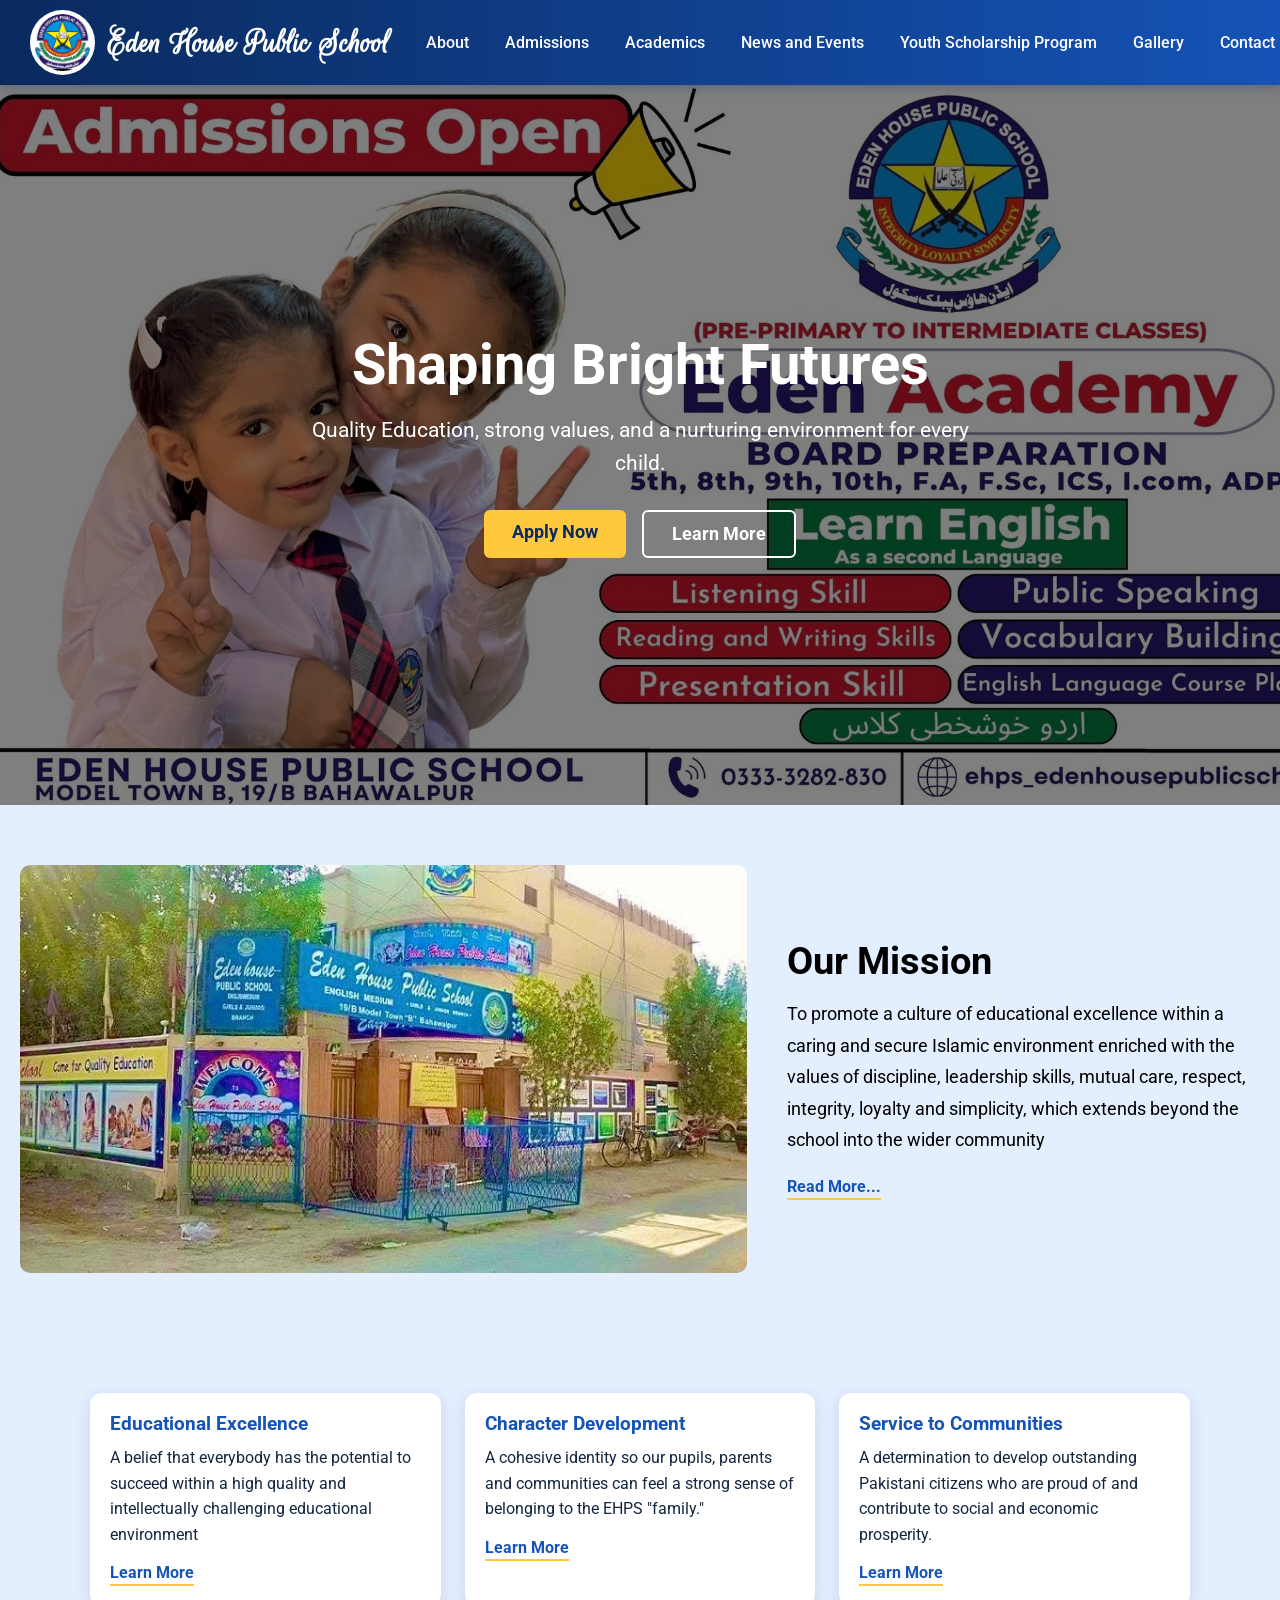
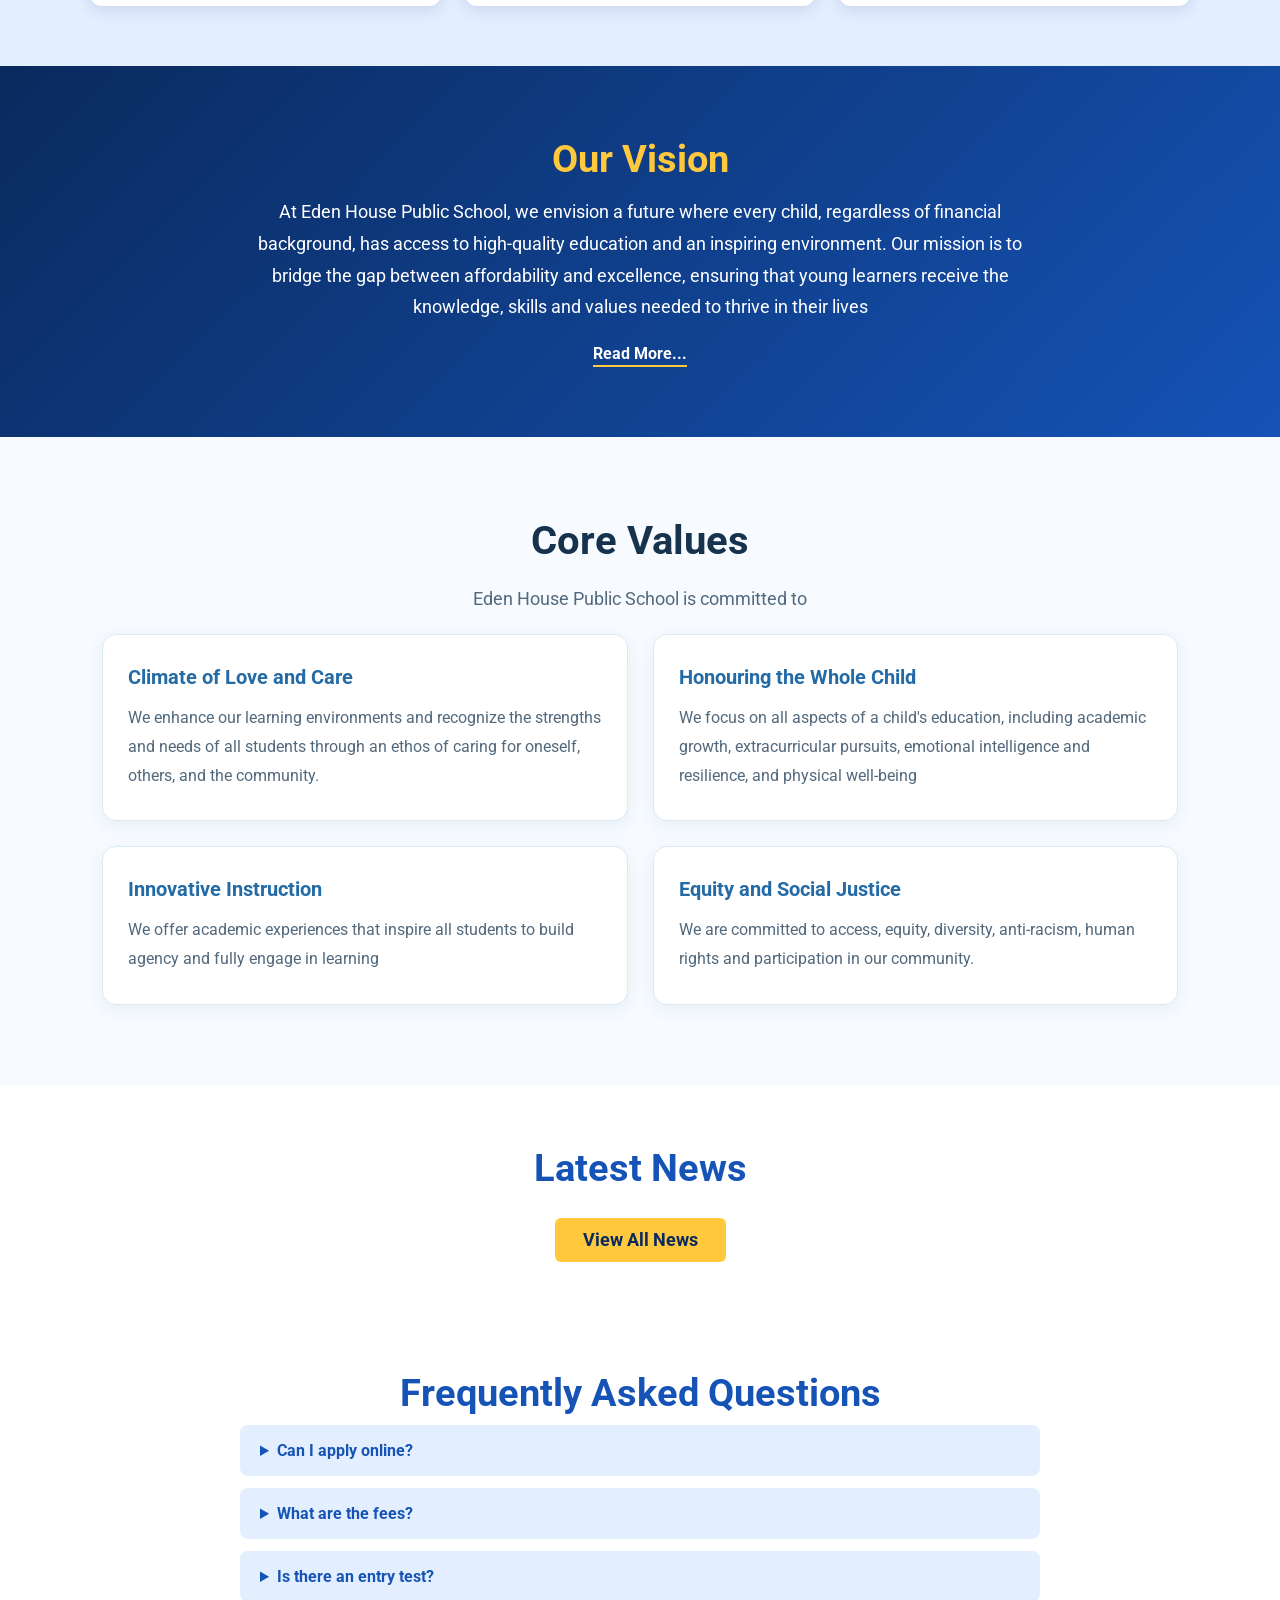
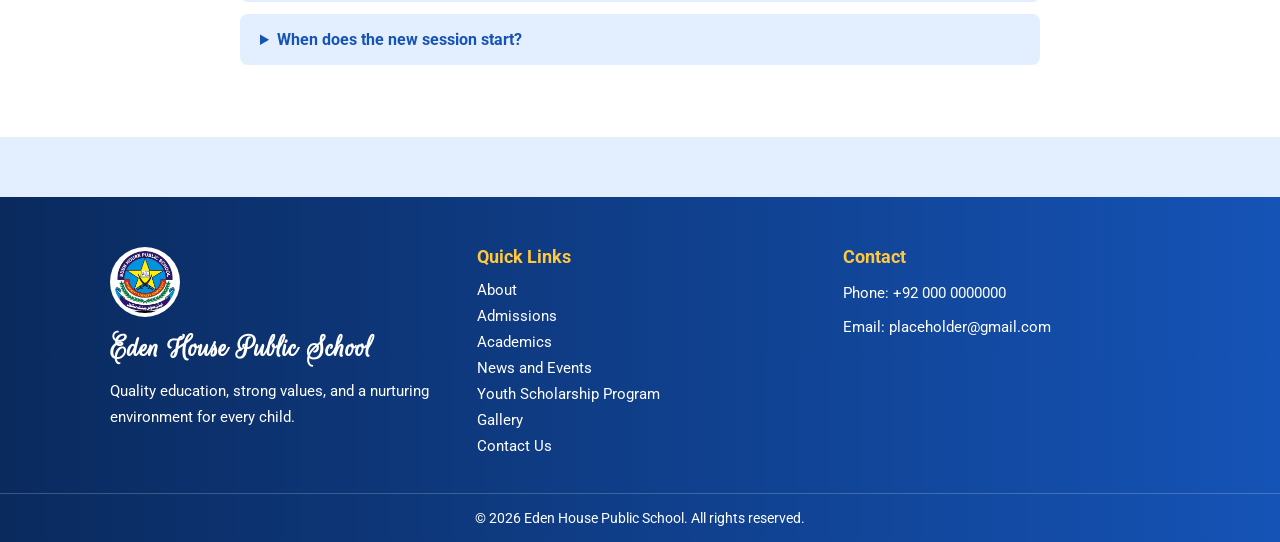
==== commit dea9adaf: "added new pages" ====
--- a/index.html
+++ b/index.html
@@ -1,15 +1,15 @@
 <!DOCTYPE html>
-<html lang="en">
-<head>
-    <meta charset="UTF-8">
-    <meta name="viewport" content="width=device-width, initial-scale=1.0">
-    <title>Eden House Public School</title>
-    <link rel="preconnect" href="https://fonts.googleapis.com">
-    <link rel="preconnect" href="https://fonts.gstatic.com" crossorigin>
-    <link href="https://fonts.googleapis.com/css2?family=Roboto:ital,wght@0,100..900;1,100..900&family=Rouge+Script&display=swap" rel="stylesheet">
-    <link rel="stylesheet" href="style.css">
-</head>
-<body>
+<html>
+    <head>
+        <meta charset="UTF-8">
+        <meta name="viewport" content="width=device-width, initial-scale=1.0">
+        <title>Eden House Public School</title>
+        <link rel="preconnect" href="https://fonts.googleapis.com">
+        <link rel="preconnect" href="https://fonts.gstatic.com" crossorigin>
+        <link href="https://fonts.googleapis.com/css2?family=Roboto:ital,wght@0,100..900;1,100..900&family=Rouge+Script&display=swap" rel="stylesheet">
+        <link rel="stylesheet" href="style.css">
+    </head>
+    <body>
     <header>
         <nav class="navbar">
             <a href="index.html" class="branding">
@@ -19,11 +19,13 @@
             <button class="menu-toggle" aria-label="Toggle menu" aria-expanded="false">&#9776;</button>
             <div class="nav-links">
                 <a href="about.html">About</a>
-                <a href="#admissions">Admissions</a>
-                <a href="#academics">Academics</a>
-                <a href="#scholarship">Youth Scholarship Program</a>
-                <a href="#gallery">Gallery</a>
-                <a href="#contacts">Contact Us</a>
+                <a href="admissions.html">Admissions</a>
+                <a href="academics.html">Academics</a>
+                <a href="news.html">News and Events</a>
+                <a href="scholarship.html">Youth Scholarship Program</a>
+                <a href="gallery.html">Gallery</a>
+                <a href="contacts.html">Contact Us</a>
+
             </div>
         </nav>
     </header>
@@ -36,7 +38,7 @@
                 <h1>Shaping Bright Futures</h1>
                 <p>Quality Education, strong values, and a nurturing environment for every child.</p>
                 <div class="hero-buttons">
-                    <a href="#admissions" class="btn btn-primary">Apply Now</a>
+                    <a href="admissions.html" class="btn btn-primary">Apply Now</a>
                     <a href="about.html" class="btn btn-secondary">Learn More</a>
                 </div>
             </div>
@@ -112,65 +114,35 @@
                 <h3>Equity and Social Justice</h3>
                 <p>We are committed to access, equity, diversity, anti-racism, human rights and participation in our community.</p>
             </div>
-        </section>
-        <section class="admissions" id="admissions">
-    <div class="admissions-content">
-
-        <div class="admissions-info">
-            <h2>Admission Inquiry</h2>
-            <p>Interested in joining the Eden House family? Fill in the form and our admissions team will get back to you with details about enrollment, fees, and the next steps.</p>
-            <ul>
-                <li>Submit the inquiry form</li>
-                <li>We contact you to arrange a visit or test</li>
-                <li>Complete enrollment</li>
-            </ul>
+    </section>
+    <section class="page-section alt">
+        <h2 class="section-title">Latest News</h2>
+        <div class="cards">
+            <!-- paste the same three <article class="card"> blocks from news.html -->
         </div>
-
-        <form class="inquiry-form" action="#" method="post">
-            <div class="form-row">
-                <label for="parent-name">Parent / Guardian Name</label>
-                <input type="text" id="parent-name" name="parent-name" required>
-            </div>
-
-            <div class="form-row">
-                <label for="phone">Phone Number</label>
-                <input type="tel" id="phone" name="phone" required>
-            </div>
-
-            <div class="form-row">
-                <label for="email">Email</label>
-                <input type="email" id="email" name="email">
-            </div>
-
-            <div class="form-row">
-                <label for="child-name">Child's Name</label>
-                <input type="text" id="child-name" name="child-name" required>
-            </div>
-
-            <div class="form-row">
-                <label for="class-level">Class Applying For</label>
-                <select id="class-level" name="class-level" required>
-                    <option value="">Select a class</option>
-                    <option>Playgroup</option>
-                    <option>Nursery</option>
-                    <option>Prep</option>
-                    <option>Class 1 - 5</option>
-                    <option>Class 6 - 8</option>
-                    <option>Class 9 - 10</option>
-                </select>
-            </div>
-
-            <div class="form-row">
-                <label for="message">Message (optional)</label>
-                <textarea id="message" name="message" rows="4"></textarea>
-            </div>
-
-            <button type="submit" class="inquiry-btn">Send Inquiry</button>
-        </form>
-
-    </div>
+        <p class="news-more"><a href="news.html" class="btn btn-primary">View All News</a></p>
 </section>
-
+    <section class="page-section alt">
+        <h2 class="section-title">Frequently Asked Questions</h2>
+        <div class="faq">
+            <details>
+                <summary>Can I apply online?</summary>
+                <p>The online form is an inquiry only. Admission is completed on campus with the required documents.</p>
+            </details>
+            <details>
+                <summary>What are the fees?</summary>
+                <p>The fee structure is shared at the admissions office.</p>
+            </details>
+            <details>
+                <summary>Is there an entry test?</summary>
+                <p>Younger classes have a friendly interaction, and Class 1 and above have a short test.</p>
+            </details>
+            <details>
+                <summary>When does the new session start?</summary>
+                <p>The information is shared at the admissions office.</p>
+            </details>
+        </div>
+    </section>
     </main>
 
     <footer class="footer">
@@ -184,10 +156,12 @@
             <div class="footer-col">
                 <h4>Quick Links</h4>
                 <a href="about.html">About</a>
-                <a href="#admissions">Admissions</a>
-                <a href="#academics">Academics</a>
-                <a href="#scholarship">Youth Scholarship Program</a>
-                <a href="#contacts">Contact Us</a>
+                <a href="admissions.html">Admissions</a>
+                <a href="academics.html">Academics</a>
+                <a href="news.html">News and Events</a>
+                <a href="scholarship.html">Youth Scholarship Program</a>
+                <a href="gallery.html">Gallery</a>
+                <a href="contacts.html">Contact Us</a>
             </div>
 
             <div class="footer-col" id="contacts">
@@ -201,20 +175,6 @@
             <p>&copy; 2026 Eden House Public School. All rights reserved.</p>
         </div>
     </footer>
-
-    <script>
-        const toggle = document.querySelector(".menu-toggle");
-        const links = document.querySelector(".nav-links");
-
-        toggle.addEventListener("click", () => {
-            const isOpen = links.classList.toggle("open");
-            toggle.setAttribute("aria-expanded", isOpen);
-        });
-
-        // close the menu after tapping a link
-        links.querySelectorAll("a").forEach(link => {
-            link.addEventListener("click", () => links.classList.remove("open"));
-        });
-    </script>
-</body>
-</html>
+        <script src="script.js"></script>
+    </body>
+</html>
--- a/style.css
+++ b/style.css
@@ -1,14 +1,29 @@
 /* =========================================================
    Eden House Public School - style.css
+
+   1. Variables & base      6. Home sections
+   2. Header / navbar       7. About page
+   3. Hero                  8. Admissions
+   4. Shared components     9. Footer
+   5. Section layout       10. Responsive
    ========================================================= */
 
+/* ---------- 1. Variables & base ---------- */
 :root {
     --navy: #0A2A5E;
     --royal: #1553B6;
-    --bright: #2F80ED;
     --pale: #E3EEFF;
     --gold: #FFC83D;
     --text: #12263F;
+
+    /* core values palette */
+    --ink: #17324D;
+    --muted: #52697D;
+    --steel: #246BA6;
+
+    --shadow: 0 4px 16px rgba(10, 42, 94, 0.12);
+    --ease: 0.2s ease;
+    --container: 1100px;
 }
 
 * {
@@ -28,7 +43,11 @@
     font-family: "Roboto", sans-serif;
 }
 
-/* ---------- Header / Navbar ---------- */
+img {
+    max-width: 100%;
+}
+
+/* ---------- 2. Header / navbar ---------- */
 header {
     background: linear-gradient(90deg, var(--navy), var(--royal));
     position: sticky;
@@ -57,10 +76,6 @@
 .branding img {
     height: 65px;
     width: 65px;
-    object-fit: contain;
-    border-radius: 50%;
-    background-color: white;
-    padding: 4px;
 }
 
 .branding h2 {
@@ -81,7 +96,7 @@
     font-weight: 500;
     white-space: nowrap;
     padding: 8px 12px;
-    transition: 0.2s ease;
+    transition: var(--ease);
 }
 
 .nav-links a:hover {
@@ -89,7 +104,7 @@
     transform: translateX(4px);
 }
 
-/* Hamburger button: hidden on desktop */
+/* Hamburger button: hidden on desktop, shown in the 900px media query */
 .menu-toggle {
     display: none;
     background: none;
@@ -99,7 +114,7 @@
     cursor: pointer;
 }
 
-/* ---------- Hero (home + about share the same layout) ---------- */
+/* ---------- 3. Hero (home + about share one layout) ---------- */
 .hero-section,
 .about-hero-section {
     min-height: 80vh;
@@ -148,14 +163,16 @@
     flex-wrap: wrap;
 }
 
-/* ---------- Buttons ---------- */
+/* ---------- 4. Shared components ---------- */
+
+/* Buttons */
 .btn {
     padding: 12px 28px;
     border-radius: 6px;
     text-decoration: none;
     font-weight: bold;
     font-size: 1.1rem;
-    transition: 0.2s ease;
+    transition: var(--ease);
 }
 
 .btn-primary {
@@ -177,19 +194,141 @@
     color: var(--royal);
 }
 
-/* ---------- Mission ---------- */
-.mission {
+/* Round logo badge (navbar + footer) */
+.branding img,
+.footer-col img {
+    object-fit: contain;
+    background-color: white;
+    border-radius: 50%;
+    padding: 4px;
+}
+
+/* "Read more" text links with a gold underline */
+.mission-text a,
+.card-body a,
+.vision-content a {
+    display: inline-block;
+    font-weight: bold;
+    text-decoration: none;
+    border-bottom: 2px solid var(--gold);
+    padding-bottom: 2px;
+    transition: var(--ease);
+}
+
+.mission-text a,
+.card-body a {
+    color: var(--royal);
+}
+
+.mission-text a:hover,
+.card-body a:hover {
+    color: var(--navy);
+    border-bottom-color: var(--navy);
+}
+
+.vision-content a {
+    color: white;
+}
+
+.vision-content a:hover {
+    color: var(--gold);
+}
+
+/* White card surface with a soft shadow */
+.card,
+.info-card,
+.inquiry-form {
+    background-color: white;
+    border-radius: 12px;
+    box-shadow: var(--shadow);
+}
+
+/* Gold top accent */
+.info-card,
+.inquiry-form {
+    border-top: 4px solid var(--gold);
+}
+
+/* Section headings and intro text */
+.section-title {
+    text-align: center;
+    color: var(--royal);
+    font-size: 2.4rem;
+    margin-bottom: 10px;
+}
+
+.section-subtitle {
+    text-align: center;
+    max-width: 600px;
+    margin: 0 auto 40px;
+    line-height: 1.6;
+}
+
+/* Card grid */
+.cards {
+    max-width: var(--container);
+    margin: 0 auto;
+    display: grid;
+    grid-template-columns: repeat(auto-fit, minmax(280px, 1fr));
+    gap: 24px;
+}
+
+/* ---------- 5. Section layout (shared by several sections) ---------- */
+.mission,
+.academics,
+.key-elements,
+.values,
+.about-core-values {
     padding: 60px 20px;
 }
 
+.vision-section,
+.principal,
+.admissions {
+    padding: 70px 20px;
+}
+
+/* Two-column "image + text" rows: they stack on small screens by themselves */
+.mission-content,
+.principal-content,
+.admissions-content {
+    max-width: var(--container);
+    margin: 0 auto;
+    display: flex;
+    flex-wrap: wrap;
+    align-items: center;
+    gap: 50px;
+}
+
+/* Big section heading + body text used in text blocks */
+.mission-text h2,
+.vision-content h2,
+.principal-text h2,
+.admissions-info h2 {
+    font-size: 2.4rem;
+    margin-bottom: 16px;
+}
+
+.mission-text p,
+.vision-content p,
+.principal-text p,
+.admissions-info p {
+    font-size: 1.1rem;
+    line-height: 1.8;
+    margin-bottom: 20px;
+}
+
+.principal-text h2,
+.admissions-info h2 {
+    color: var(--royal);
+}
+
+/* ---------- 6. Home sections ---------- */
+
+/* Mission */
 .mission-content {
     max-width: 1300px;
-    margin: 0 auto;
-    display: flex;
-    flex-wrap: wrap;        /* stacks on small screens automatically */
-    align-items: center;    /* vertically centers text next to the image */
     gap: 40px;
-    color: black;
 }
 
 .mission-content img {
@@ -202,68 +341,12 @@
 
 .mission-text {
     flex: 1 1 320px;
-}
-
-.mission-text h2 {
     color: black;
-    font-size: 2.4rem;
-    margin-bottom: 16px;
-}
-
-.mission-text p {
-    font-size: 1.1rem;
-    line-height: 1.8;
-    margin-bottom: 24px;
-    color: black;
-}
-
-.mission-text a {
-    display: inline-block;
-    color: var(--royal);
-    font-weight: bold;
-    text-decoration: none;
-    border-bottom: 2px solid var(--gold);
-    padding-bottom: 2px;
-    transition: 0.2s ease;
-}
-
-.mission-text a:hover {
-    color: var(--navy);
-    border-bottom-color: var(--navy);
-}
-
-/* ---------- Cards (key elements / academics) ---------- */
-.academics {
-    padding: 60px 20px;
-}
-
-.section-title {
-    text-align: center;
-    color: var(--royal);
-    font-size: 2.4rem;
-    margin-bottom: 10px;
-}
-
-.section-subtitle {
-    text-align: center;
-    max-width: 600px;
-    margin: 0 auto 40px;
-    line-height: 1.6;
-}
-
-.cards {
-    max-width: 1100px;
-    margin: 0 auto;
-    display: grid;
-    grid-template-columns: repeat(auto-fit, minmax(280px, 1fr));
-    gap: 24px;
-}
-
+}
+
+/* Key elements cards */
 .card {
-    background-color: white;
-    border-radius: 12px;
-    overflow: hidden;            /* clips the image to the rounded corners */
-    box-shadow: 0 4px 16px rgba(10, 42, 94, 0.12);
+    overflow: hidden;       /* clips the image to the rounded corners */
     transition: 0.25s ease;
 }
 
@@ -273,10 +356,10 @@
 }
 
 .card img {
+    display: block;
     width: 100%;
     height: 200px;
-    object-fit: cover;           /* all card images end up the same size */
-    display: block;
+    object-fit: cover;      /* all card images end up the same size */
 }
 
 .card-body {
@@ -293,24 +376,9 @@
     margin-bottom: 16px;
 }
 
-.card-body a {
-    color: var(--royal);
-    font-weight: bold;
-    text-decoration: none;
-    border-bottom: 2px solid var(--gold);
-    padding-bottom: 2px;
-    transition: 0.2s ease;
-}
-
-.card-body a:hover {
-    color: var(--navy);
-    border-bottom-color: var(--navy);
-}
-
-/* ---------- Vision ---------- */
+/* Vision */
 .vision-section {
     background: linear-gradient(135deg, var(--navy), var(--royal));
-    padding: 70px 20px;
 }
 
 .vision-content {
@@ -321,55 +389,31 @@
 }
 
 .vision-content h2 {
-    font-size: 2.4rem;
-    margin-bottom: 16px;
     color: var(--gold);
 }
 
-.vision-content p {
-    font-size: 1.1rem;
-    line-height: 1.8;
-    margin-bottom: 24px;
-}
-
-.vision-content a {
-    display: inline-block;
-    color: white;
-    font-weight: bold;
-    text-decoration: none;
-    border-bottom: 2px solid var(--gold);
-    padding-bottom: 2px;
-    transition: 0.2s ease;
-}
-
-.vision-content a:hover {
-    color: var(--gold);
-}
-
-/* ---------- Core Values (home page) ---------- */
+/* Core values (mobile first: one column, two columns from 768px) */
 .core-values {
     padding: 55px 6%;
     background-color: #F7FBFF;
     text-align: center;
     display: grid;
-    grid-template-columns: 1fr;          /* one column on mobile */
+    grid-template-columns: 1fr;
     gap: 20px;
 }
 
-/* Heading and intro paragraph */
 .core-values > h2 {
     font-size: 2rem;
-    color: #17324D;
+    color: var(--ink);
 }
 
 .core-values > p {
     font-size: 1rem;
-    color: #52697D;
-}
-
-/* Individual value cards */
+    color: var(--muted);
+}
+
 .core-value {
-    background-color: #FFFFFF;
+    background-color: white;
     padding: 25px 20px;
     border: 1px solid #D8EAF8;
     border-radius: 14px;
@@ -378,42 +422,70 @@
     transition: transform 0.25s ease, box-shadow 0.25s ease;
 }
 
-.core-value h3 {
-    font-size: 1.25rem;
-    color: #246BA6;
-    margin-bottom: 15px;
-}
-
-.core-value p {
-    font-size: 1rem;
-    line-height: 1.8;
-    color: #52697D;
-}
-
 .core-value:hover {
     transform: translateY(-5px);
     box-shadow: 0 10px 25px rgba(23, 50, 77, 0.12);
     border-color: #91C8EF;
 }
 
-/* ---------- About page ---------- */
-.key-elements,
-.values,
-.about-core-values {
-    padding: 60px 20px;
-}
-
+.core-value h3 {
+    font-size: 1.25rem;
+    color: var(--steel);
+    margin-bottom: 15px;
+}
+
+.core-value p {
+    font-size: 1rem;
+    line-height: 1.8;
+    color: var(--muted);
+}
+
+/* ---------- 7. About page ---------- */
+
+/* Principal's message */
+.principal-photo {
+    flex: 0 1 300px;
+    margin: 0 auto;            /* centers the photo when it stacks on mobile */
+}
+
+.principal-photo img {
+    display: block;
+    width: 100%;
+    aspect-ratio: 4 / 5;       /* same frame shape for any photo */
+    object-fit: cover;
+    object-position: center top;   /* keeps the face in view */
+    border: 6px solid white;
+    border-radius: 12px;
+    box-shadow: 12px 12px 0 var(--gold);   /* offset gold frame */
+}
+
+.principal-photo figcaption {
+    margin-top: 28px;
+    text-align: center;
+}
+
+.principal-photo strong {
+    display: block;
+    color: var(--royal);
+    font-size: 1.15rem;
+}
+
+.principal-photo span {
+    font-size: 0.95rem;
+}
+
+.principal-text {
+    flex: 1 1 340px;
+}
+
+/* Key elements + core values info cards */
 .about-core-values {
     background-color: white;       /* light band to separate it from Values */
 }
 
 .info-card {
-    background-color: white;
-    border-radius: 12px;
     padding: 28px 24px;
     text-align: center;
-    box-shadow: 0 4px 16px rgba(10, 42, 94, 0.12);
-    border-top: 4px solid var(--gold);
 }
 
 .about-core-values .info-card {
@@ -442,8 +514,9 @@
     margin-bottom: 14px;
 }
 
+/* Values */
 .value-grid {
-    max-width: 1100px;
+    max-width: var(--container);
     margin: 0 auto;
     display: grid;
     grid-template-columns: repeat(auto-fit, minmax(240px, 1fr));
@@ -469,7 +542,86 @@
     font-size: 0.95rem;
 }
 
-/* ---------- Footer ---------- */
+/* ---------- 8. Admissions ---------- */
+.admissions-content {
+    align-items: flex-start;
+}
+
+.admissions-info {
+    flex: 1 1 320px;
+}
+
+.admissions-info ul {
+    padding-left: 22px;
+    line-height: 2;
+    font-weight: 500;
+}
+
+.admissions-info li::marker {
+    color: var(--gold);
+}
+
+.inquiry-form {
+    flex: 1 1 380px;
+    padding: 32px;
+}
+
+.form-row {
+    margin-bottom: 18px;
+}
+
+.form-row label {
+    display: block;
+    font-weight: 500;
+    margin-bottom: 6px;
+    color: var(--navy);
+}
+
+.form-row input,
+.form-row select,
+.form-row textarea {
+    width: 100%;
+    padding: 12px 14px;
+    font-family: inherit;
+    font-size: 1rem;
+    color: var(--text);
+    border: 1px solid #C5D7EE;
+    border-radius: 6px;
+    background-color: white;
+    transition: var(--ease);
+}
+
+.form-row input:focus,
+.form-row select:focus,
+.form-row textarea:focus {
+    outline: none;
+    border-color: var(--royal);
+    box-shadow: 0 0 0 3px rgba(21, 83, 182, 0.15);
+}
+
+.form-row textarea {
+    resize: vertical;
+}
+
+.inquiry-btn {
+    width: 100%;
+    padding: 14px;
+    background-color: var(--royal);
+    color: white;
+    font-family: inherit;
+    font-size: 1.1rem;
+    font-weight: bold;
+    border: none;
+    border-radius: 6px;
+    cursor: pointer;
+    transition: var(--ease);
+}
+
+.inquiry-btn:hover {
+    background-color: var(--navy);
+}
+
+/* ---------- 9. Footer ---------- */
 .footer {
     background: linear-gradient(90deg, var(--navy), var(--royal));
     color: white;
@@ -477,7 +629,7 @@
 }
 
 .footer-content {
-    max-width: 1100px;
+    max-width: var(--container);
     margin: 0 auto;
     padding: 50px 20px 30px;
     display: flex;
@@ -494,11 +646,7 @@
     display: block;
     height: 70px;
     width: 70px;
-    object-fit: contain;
     margin-bottom: 12px;
-    background-color: white;
-    border-radius: 50%;
-    padding: 4px;
 }
 
 .footer-col h3 {
@@ -525,7 +673,7 @@
     text-decoration: none;
     margin-bottom: 8px;
     font-size: 0.95rem;
-    transition: 0.2s ease;
+    transition: var(--ease);
 }
 
 .footer-col a:hover {
@@ -541,7 +689,7 @@
 }
 
 /* =========================================================
-   Responsive rules (keep these at the bottom)
+   10. Responsive (keep all media queries down here)
    ========================================================= */
 
 /* Tablet and up: core values in two columns */
@@ -556,13 +704,13 @@
         font-size: 2.5rem;
     }
 
+    .core-values > p {
+        font-size: 1.1rem;
+    }
+
     .core-values > h2,
     .core-values > p {
         grid-column: 1 / -1;       /* heading and intro span both columns */
-    }
-
-    .core-values > p {
-        font-size: 1.1rem;
     }
 
     .core-value {
@@ -607,182 +755,341 @@
     }
 }
 
-/* Phones: smaller hero text */
+/* Phones */
 @media (max-width: 600px) {
     .hero-content h1,
     .about-hero-content h1 {
         font-size: 2.2rem;
     }
-}
-
-
-/* ---------- Principal's message ---------- */
-.principal {
-    padding: 70px 20px;
-}
-
-.principal-content {
-    max-width: 1100px;
-    margin: 0 auto;
+
+    .inquiry-form {
+        padding: 22px;
+    }
+}
+
+
+/* ---------- Admissions page ---------- */
+.page-section {
+    padding: 60px 20px;
+}
+
+.page-section.alt {
+    background-color: white;
+}
+
+.notice {
+    max-width: var(--container);
+    margin: 0 auto;
+    padding: 20px 24px;
+    background-color: white;
+    border-left: 5px solid var(--gold);
+    border-radius: 8px;
+    box-shadow: var(--shadow);
+    line-height: 1.7;
+}
+
+.cards.steps {
+    grid-template-columns: repeat(auto-fit, minmax(230px, 1fr));
+}
+
+.page-section.alt .info-card {
+    background-color: var(--pale);   /* so cards show up on the white band */
+    box-shadow: none;
+}
+
+.table-wrap {
+    max-width: 800px;
+    margin: 0 auto;
+    overflow-x: auto;                /* table scrolls sideways on small phones */
+    border-radius: 12px;
+    box-shadow: var(--shadow);
+}
+
+.info-table {
+    width: 100%;
+    border-collapse: collapse;
+    background-color: white;
+}
+
+.info-table th,
+.info-table td {
+    padding: 14px 18px;
+    text-align: left;
+}
+
+.info-table th {
+    background-color: var(--royal);
+    color: white;
+}
+
+.info-table tbody tr:nth-child(even) td {
+    background-color: var(--pale);
+}
+
+.checklist {
+    max-width: 800px;
+    margin: 0 auto;
+    list-style: none;
+    display: grid;
+    grid-template-columns: repeat(auto-fit, minmax(280px, 1fr));
+    gap: 14px;
+}
+
+.checklist li {
+    position: relative;
+    padding: 14px 18px 14px 48px;
+    background-color: white;
+    border-radius: 8px;
+    box-shadow: 0 2px 10px rgba(10, 42, 94, 0.1);
+}
+
+.checklist li::before {
+    content: "✓";
+    position: absolute;
+    left: 18px;
+    color: var(--royal);
+    font-weight: bold;
+}
+
+.faq {
+    max-width: 800px;
+    margin: 0 auto;
+}
+
+.faq details {
+    background-color: var(--pale);
+    border-radius: 8px;
+    margin-bottom: 12px;
+}
+
+.faq summary {
+    padding: 16px 20px;
+    font-weight: bold;
+    color: var(--royal);
+    cursor: pointer;
+}
+
+.faq details p {
+    padding: 0 20px 16px;
+    line-height: 1.7;
+}
+
+/* ---------- Academics page ---------- */
+
+/* Skip these two rules if you already added them for the Admissions page */
+.page-section {
+    padding: 60px 20px;
+}
+
+.page-section.alt {
+    background-color: white;
+}
+
+.page-section.alt .info-card {
+    background-color: var(--pale);   /* so info cards show up on the white band */
+    box-shadow: none;
+}
+
+.card-tag {
+    display: inline-block;
+    padding: 4px 12px;
+    margin-bottom: 10px;
+    background-color: var(--pale);
+    color: var(--royal);
+    font-size: 0.85rem;
+    font-weight: bold;
+    border-radius: 999px;
+}
+
+.vision-content .btn {
+    display: inline-block;
+    border-bottom: none;             /* cancels the underline style meant for text links */
+    padding: 12px 28px;
+    color: var(--navy);
+}
+
+.card-meta {
+    display: block;
+    margin-bottom: 8px;
+    font-size: 0.9rem;
+    color: var(--muted);
+}
+
+/* ---------- Gallery ---------- */
+.gallery-filters {
     display: flex;
-    flex-wrap: wrap;           /* stacks on small screens, no media query needed */
-    align-items: center;
-    gap: 50px;
-}
-
-.principal-photo {
-    flex: 0 1 300px;
-    margin: 0 auto;            /* centers the photo when it stacks on mobile */
-}
-
-.principal-photo img {
+    flex-wrap: wrap;
+    justify-content: center;
+    gap: 10px;
+    margin-bottom: 30px;
+}
+
+.filter-btn {
+    padding: 8px 20px;
+    background-color: white;
+    color: var(--royal);
+    font-family: inherit;
+    font-size: 1rem;
+    font-weight: 500;
+    border: 2px solid var(--royal);
+    border-radius: 999px;
+    cursor: pointer;
+    transition: var(--ease);
+}
+
+.filter-btn:hover,
+.filter-btn.active {
+    background-color: var(--royal);
+    color: white;
+}
+
+.gallery-grid {
+    max-width: var(--container);
+    margin: 0 auto;
+    display: grid;
+    grid-template-columns: repeat(auto-fill, minmax(260px, 1fr));
+    gap: 16px;
+}
+
+.gallery-item {
+    position: relative;
+    overflow: hidden;
+    border-radius: 12px;
+    box-shadow: var(--shadow);
+    cursor: pointer;
+}
+
+.gallery-item[hidden] {
+    display: none;
+}
+
+.gallery-item img {
     display: block;
     width: 100%;
-    aspect-ratio: 4 / 5;       /* same frame shape for any photo */
+    height: 220px;
     object-fit: cover;
-    object-position: center top;   /* keeps the face in view */
-    border: 6px solid white;
+    transition: transform 0.3s ease;
+}
+
+.gallery-item:hover img {
+    transform: scale(1.05);
+}
+
+.gallery-item figcaption {
+    position: absolute;
+    left: 0;
+    right: 0;
+    bottom: 0;
+    padding: 24px 14px 10px;
+    color: white;
+    font-size: 0.9rem;
+    background: linear-gradient(transparent, rgba(10, 42, 94, 0.85));
+}
+
+/* Enlarged photo viewer */
+.lightbox {
+    position: fixed;
+    inset: 0;
+    z-index: 200;
+    display: flex;
+    align-items: center;
+    justify-content: center;
+    padding: 20px;
+    background-color: rgba(0, 0, 0, 0.85);
+    cursor: zoom-out;
+}
+
+.lightbox[hidden] {
+    display: none;
+}
+
+.lightbox img {
+    max-width: 100%;
+    max-height: 90vh;
+    border-radius: 8px;
+}
+
+/* ---------- Contact page ---------- */
+.contact-split {
+    max-width: var(--container);
+    margin: 0 auto;
+    display: flex;
+    flex-wrap: wrap;           /* form and map stack on small screens */
+    gap: 40px;
+    align-items: stretch;      /* map matches the form's height */
+}
+
+.map-wrap {
+    flex: 1 1 380px;
+    min-height: 380px;
     border-radius: 12px;
-    box-shadow: 12px 12px 0 var(--gold);   /* the offset gold frame */
-}
-
-.principal-photo figcaption {
-    margin-top: 28px;
+    overflow: hidden;
+    box-shadow: var(--shadow);
+}
+
+.map-wrap iframe {
+    display: block;
+    width: 100%;
+    height: 100%;
+    min-height: 380px;
+    border: 0;
+}
+
+/* Links inside the contact cards */
+.info-card a,
+.section-subtitle a {
+    color: var(--royal);
+    font-weight: bold;
+    text-decoration: none;
+}
+
+.info-card a:hover,
+.section-subtitle a:hover {
+    color: var(--navy);
+}
+
+/* Leadership messages */
+.principal.alt {
+    background-color: white;
+}
+
+.principal.reverse .principal-content {
+    flex-direction: row-reverse;   /* photo on the right */
+}
+
+/* ---------- News page ---------- */
+.notice-list {
+    max-width: 800px;
+    margin: 0 auto;
+    list-style: none;
+}
+
+.notice-list li {
+    display: flex;
+    gap: 20px;
+    align-items: flex-start;
+    margin-bottom: 12px;
+    padding: 16px 20px;
+    background-color: white;
+    border-left: 4px solid var(--gold);
+    border-radius: 8px;
+    box-shadow: 0 2px 10px rgba(10, 42, 94, 0.1);
+}
+
+.notice-date {
+    flex: 0 0 110px;
+    font-weight: bold;
+    color: var(--royal);
+}
+
+.news-more {
     text-align: center;
-}
-
-.principal-photo strong {
-    display: block;
-    color: var(--royal);
-    font-size: 1.15rem;
-}
-
-.principal-photo span {
-    font-size: 0.95rem;
-}
-
-.principal-text {
-    flex: 1 1 340px;
-}
-
-.principal-text h2 {
-    color: var(--royal);
-    font-size: 2.4rem;
-    margin-bottom: 16px;
-}
-
-.principal-text p {
-    font-size: 1.1rem;
-    line-height: 1.8;
-    margin-bottom: 16px;
-}
-
-/* ---------- Admission inquiry ---------- */
-.admissions {
-    padding: 70px 20px;
-}
-
-.admissions-content {
-    max-width: 1100px;
-    margin: 0 auto;
-    display: flex;
-    flex-wrap: wrap;            /* stacks on small screens */
-    align-items: flex-start;
-    gap: 50px;
-}
-
-.admissions-info {
-    flex: 1 1 320px;
-}
-
-.admissions-info h2 {
-    color: var(--royal);
-    font-size: 2.4rem;
-    margin-bottom: 16px;
-}
-
-.admissions-info p {
-    font-size: 1.1rem;
-    line-height: 1.8;
-    margin-bottom: 20px;
-}
-
-.admissions-info ul {
-    padding-left: 22px;
-    line-height: 2;
-    font-weight: 500;
-}
-
-.admissions-info li::marker {
-    color: var(--gold);
-}
-
-.inquiry-form {
-    flex: 1 1 380px;
-    background-color: white;
-    padding: 32px;
-    border-radius: 12px;
-    border-top: 4px solid var(--gold);
-    box-shadow: 0 4px 20px rgba(10, 42, 94, 0.12);
-}
-
-.form-row {
-    margin-bottom: 18px;
-}
-
-.form-row label {
-    display: block;
-    font-weight: 500;
-    margin-bottom: 6px;
-    color: var(--navy);
-}
-
-.form-row input,
-.form-row select,
-.form-row textarea {
-    width: 100%;
-    padding: 12px 14px;
-    font-family: inherit;
-    font-size: 1rem;
-    color: var(--text);
-    border: 1px solid #C5D7EE;
-    border-radius: 6px;
-    background-color: white;
-    transition: 0.2s ease;
-}
-
-.form-row input:focus,
-.form-row select:focus,
-.form-row textarea:focus {
-    outline: none;
-    border-color: var(--royal);
-    box-shadow: 0 0 0 3px rgba(21, 83, 182, 0.15);
-}
-
-.form-row textarea {
-    resize: vertical;
-}
-
-.inquiry-btn {
-    width: 100%;
-    padding: 14px;
-    background-color: var(--royal);
-    color: white;
-    font-family: inherit;
-    font-size: 1.1rem;
-    font-weight: bold;
-    border: none;
-    border-radius: 6px;
-    cursor: pointer;
-    transition: 0.2s ease;
-}
-
-.inquiry-btn:hover {
-    background-color: var(--navy);
+    margin-top: 30px;
 }
 
 @media (max-width: 600px) {
-    .inquiry-form {
-        padding: 22px;
+    .notice-list li {
+        flex-direction: column;
+        gap: 4px;
     }
 }
